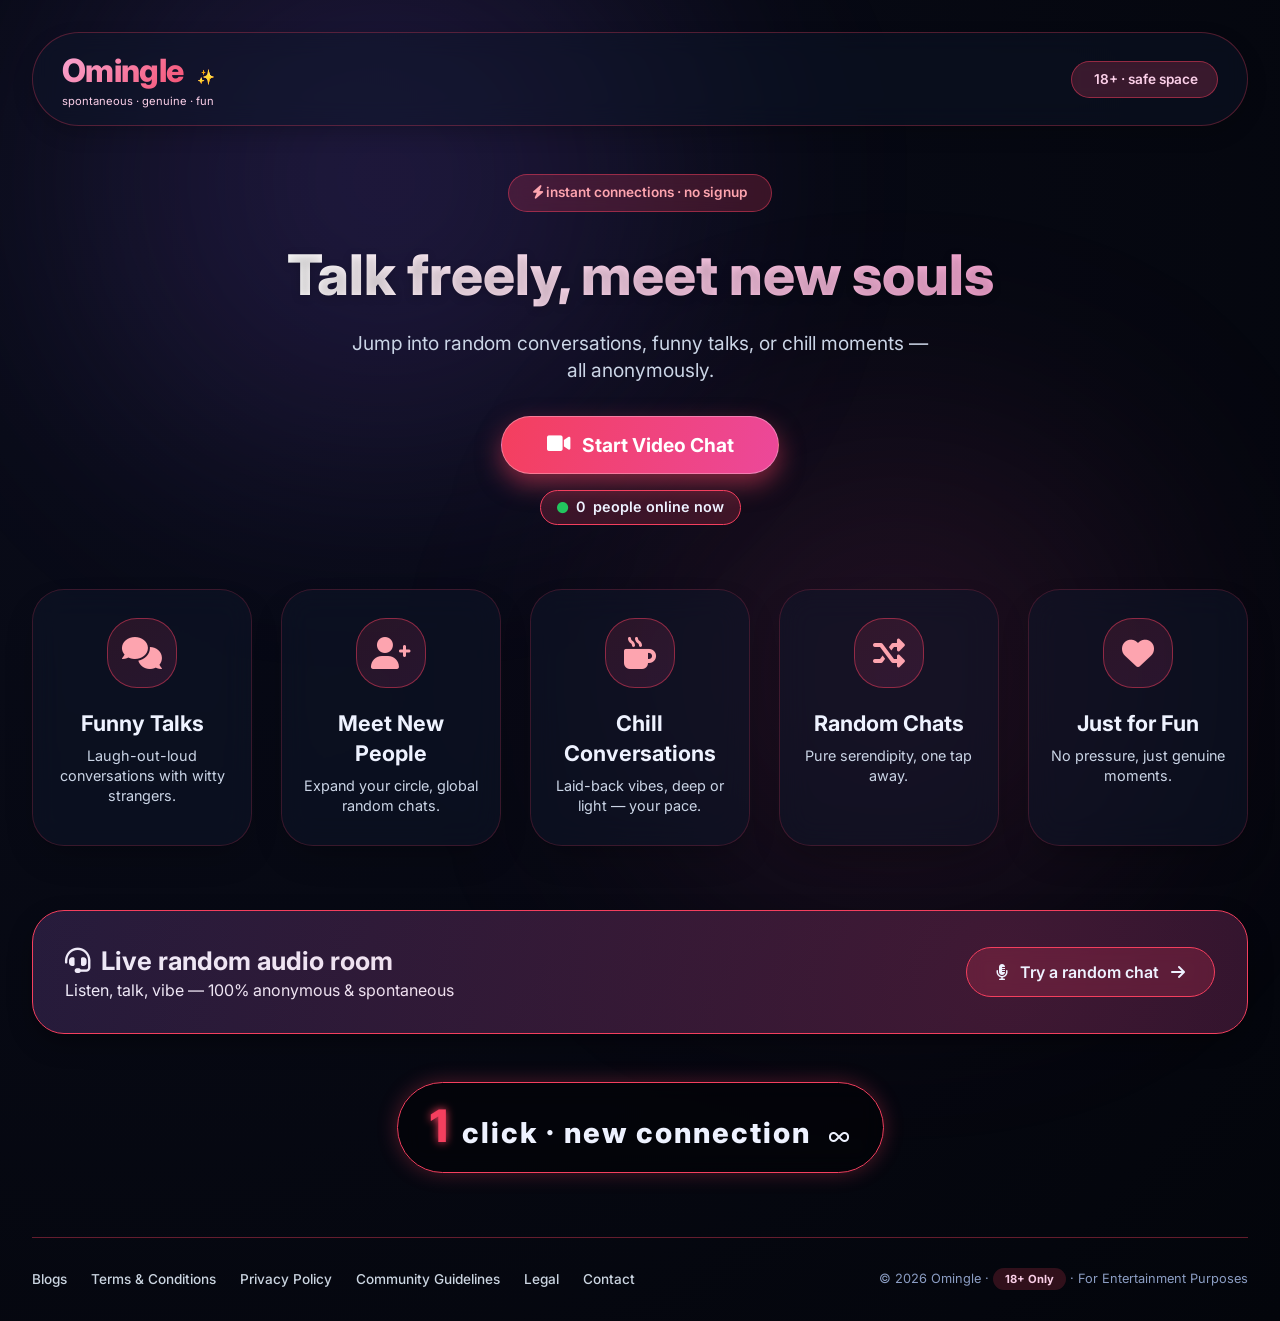
==== index.html @ 0a137eda "Update index.html" ====
<!DOCTYPE html>
<html lang="en">
<head>
  <script async src="https://pagead2.googlesyndication.com/pagead/js/adsbygoogle.js?client=ca-pub-9679829588405995"
     crossorigin="anonymous"></script>
  <meta charset="UTF-8">
  <meta name="viewport" content="width=device-width, initial-scale=1.0, user-scalable=yes">
  <title>Omingle — Connect Freely, Talk Freely</title>
  <!-- Google Fonts & simple CSS reset -->
  <link href="https://fonts.googleapis.com/css2?family=Inter:opsz,wght@14..32,300;14..32,400;14..32,500;14..32,600;14..32,700;14..32,800&display=swap" rel="stylesheet">
  <!-- Font Awesome 6 (free icons) -->
  <link rel="stylesheet" href="https://cdnjs.cloudflare.com/ajax/libs/font-awesome/6.0.0-beta3/css/all.min.css">
  <style>
    * {
      margin: 0;
      padding: 0;
      box-sizing: border-box;
    }

    body {
      background: radial-gradient(circle at 10% 20%, #0a0c1a, #03050b);
      font-family: 'Inter', sans-serif;
      color: #eef2ff;
      line-height: 1.4;
      scroll-behavior: smooth;
      min-height: 100vh;
      position: relative;
    }

    /* animated glowing orb background */
    body::before {
      content: '';
      position: fixed;
      top: -20%;
      left: -10%;
      width: 80%;
      height: 80%;
      background: radial-gradient(circle, rgba(139, 92, 246, 0.2) 0%, rgba(0,0,0,0) 70%);
      filter: blur(80px);
      z-index: 0;
      pointer-events: none;
    }

    body::after {
      content: '';
      position: fixed;
      bottom: -10%;
      right: -5%;
      width: 70%;
      height: 70%;
      background: radial-gradient(circle, rgba(236, 72, 153, 0.15) 0%, rgba(0,0,0,0) 70%);
      filter: blur(100px);
      z-index: 0;
      pointer-events: none;
    }

    .container {
      max-width: 1300px;
      margin: 0 auto;
      padding: 2rem 2rem 2rem;
      position: relative;
      z-index: 2;
    }

    /* custom scroll */
    ::-webkit-scrollbar {
      width: 6px;
    }
    ::-webkit-scrollbar-track {
      background: #1e293b;
      border-radius: 10px;
    }
    ::-webkit-scrollbar-thumb {
      background: #f43f5e;
      border-radius: 10px;
    }

    /* header / logo area - glass morphism */
    .navbar {
      display: flex;
      justify-content: space-between;
      align-items: center;
      flex-wrap: wrap;
      gap: 1.2rem;
      margin-bottom: 3rem;
      padding: 1rem 1.8rem;
      background: rgba(15, 23, 42, 0.45);
      backdrop-filter: blur(12px);
      border-radius: 80px;
      border: 1px solid rgba(244, 63, 94, 0.3);
      box-shadow: 0 8px 20px rgba(0,0,0,0.2);
    }
    .logo h1 {
      font-size: 2rem;
      font-weight: 800;
      letter-spacing: -0.02em;
      background: linear-gradient(135deg, #f9a8d4, #f43f5e);
      background-clip: text;
      -webkit-background-clip: text;
      color: transparent;
      display: inline-block;
    }
    .logo span {
      font-size: 0.9rem;
      font-weight: 400;
      color: #f9a8d4;
      margin-left: 8px;
    }
    .tagline {
      color: #fbcfe8;
      font-weight: 600;
      background: rgba(244, 63, 94, 0.2);
      padding: 0.5rem 1.2rem;
      border-radius: 40px;
      font-size: 0.85rem;
      backdrop-filter: blur(4px);
      border: 1px solid rgba(244, 63, 94, 0.5);
    }

    /* hero + CTA section */
    .hero {
      display: flex;
      flex-direction: column;
      align-items: center;
      text-align: center;
      margin-bottom: 4rem;
    }
    .hero-badge {
      background: rgba(244, 63, 94, 0.2);
      padding: 0.5rem 1.5rem;
      border-radius: 60px;
      font-size: 0.85rem;
      font-weight: 600;
      color: #fda4af;
      margin-bottom: 1.5rem;
      backdrop-filter: blur(8px);
      border: 1px solid rgba(244, 63, 94, 0.5);
      animation: pulseGlow 2s infinite;
    }
    @keyframes pulseGlow {
      0% { box-shadow: 0 0 0 0 rgba(244, 63, 94, 0.3); }
      70% { box-shadow: 0 0 0 10px rgba(244, 63, 94, 0); }
      100% { box-shadow: 0 0 0 0 rgba(244, 63, 94, 0); }
    }
    .hero h2 {
      font-size: 3.5rem;
      font-weight: 800;
      max-width: 850px;
      background: linear-gradient(to right, #ffffff, #fbcfe8, #f9a8d4);
      background-clip: text;
      -webkit-background-clip: text;
      color: transparent;
      margin-bottom: 1rem;
      text-shadow: 0 2px 10px rgba(0,0,0,0.2);
    }
    .hero-desc {
      font-size: 1.2rem;
      color: #cbd5e6;
      max-width: 580px;
      margin-bottom: 2rem;
    }
    .btn-start {
      background: linear-gradient(105deg, #f43f5e 0%, #ec489a 100%);
      padding: 1rem 2.8rem;
      border-radius: 60px;
      font-weight: 700;
      font-size: 1.2rem;
      color: white;
      display: inline-flex;
      align-items: center;
      gap: 12px;
      cursor: pointer;
      transition: all 0.3s ease;
      box-shadow: 0 10px 25px rgba(244, 63, 94, 0.5);
      border: 1px solid rgba(255,255,255,0.3);
    }
    .btn-start i {
      font-size: 1.3rem;
      transition: transform 0.2s;
    }
    .btn-start:hover {
      transform: scale(1.03) translateY(-3px);
      background: linear-gradient(105deg, #fb7185, #f472b6);
      box-shadow: 0 18px 30px rgba(244, 63, 94, 0.7);
    }
    .btn-start:hover i {
      transform: translateX(4px);
    }

    /* feature grid — glassmorphism cards with hover */
    .features {
      display: grid;
      grid-template-columns: repeat(auto-fit, minmax(210px, 1fr));
      gap: 1.8rem;
      margin: 3rem 0 4rem;
    }
    .feature-card {
      background: rgba(15, 23, 42, 0.5);
      backdrop-filter: blur(16px);
      border-radius: 2rem;
      padding: 1.8rem 1.2rem;
      text-align: center;
      transition: all 0.35s cubic-bezier(0.2, 0.9, 0.4, 1.1);
      border: 1px solid rgba(244, 63, 94, 0.2);
      box-shadow: 0 15px 35px -10px rgba(0,0,0,0.3);
    }
    .feature-card:hover {
      transform: translateY(-8px);
      border-color: #f43f5e;
      background: rgba(30, 41, 59, 0.7);
      box-shadow: 0 25px 40px -12px rgba(244, 63, 94, 0.3);
    }
    .icon-circle {
      background: linear-gradient(145deg, #f43f5e20, #ec489a20);
      width: 70px;
      height: 70px;
      display: flex;
      align-items: center;
      justify-content: center;
      margin: 0 auto 1.2rem;
      border-radius: 30px;
      font-size: 2rem;
      color: #fda4af;
      transition: 0.2s;
      border: 1px solid rgba(244, 63, 94, 0.5);
    }
    .feature-card:hover .icon-circle {
      color: white;
      background: linear-gradient(145deg, #f43f5e, #ec489a);
      transform: scale(1.05);
    }
    .feature-card h3 {
      font-size: 1.35rem;
      font-weight: 700;
      margin-bottom: 0.5rem;
    }
    .feature-card p {
      color: #cbd5e6;
      font-size: 0.9rem;
    }

    /* interactive banner */
    .interactive-banner {
      background: linear-gradient(125deg, #1e1a3a, #0f0c24);
      border-radius: 2rem;
      padding: 2rem 2rem;
      margin: 2rem 0 3rem;
      display: flex;
      flex-wrap: wrap;
      justify-content: space-between;
      align-items: center;
      gap: 1.5rem;
      border: 1px solid #f43f5e;
      box-shadow: 0 10px 25px rgba(0,0,0,0.3);
      position: relative;
      overflow: hidden;
    }
    .interactive-banner::before {
      content: '';
      position: absolute;
      top: -50%;
      left: -20%;
      width: 200%;
      height: 200%;
      background: radial-gradient(circle, rgba(244,63,94,0.2), transparent);
      animation: rotateSlow 15s infinite linear;
      pointer-events: none;
    }
    @keyframes rotateSlow {
      0% { transform: rotate(0deg); }
      100% { transform: rotate(360deg); }
    }
    .banner-text h3 {
      font-size: 1.6rem;
      font-weight: 700;
      display: flex;
      align-items: center;
      gap: 10px;
    }
    .mini-chat-btn {
      background: rgba(244, 63, 94, 0.2);
      border: 1px solid #f43f5e;
      padding: 0.8rem 1.8rem;
      border-radius: 40px;
      font-weight: 600;
      display: flex;
      align-items: center;
      gap: 12px;
      transition: 0.2s;
      cursor: pointer;
      backdrop-filter: blur(8px);
    }
    .mini-chat-btn:hover {
      background: #f43f5e;
      border-color: #ffb3c6;
      transform: scale(1.02);
    }

    /* daily stat */
    .daily-stat {
      display: flex;
      justify-content: center;
      margin: 1rem 0 2rem;
    }
    .stat-bubble {
      background: rgba(0,0,0,0.4);
      backdrop-filter: blur(12px);
      border-radius: 80px;
      padding: 0.8rem 2rem;
      font-size: 1.8rem;
      font-weight: 800;
      letter-spacing: 2px;
      border: 1px solid #f43f5e;
      display: inline-flex;
      align-items: baseline;
      gap: 12px;
      box-shadow: 0 0 20px rgba(244,63,94,0.3);
    }
    .stat-bubble span:first-child {
      font-size: 2.8rem;
      color: #f43f5e;
      text-shadow: 0 0 8px #f43f5e;
    }
    .stat-bubble span:last-child {
      font-size: 1rem;
      font-weight: 500;
      color: #fbcfe8;
    }

    /* footer links modern */
    .footer-links {
      margin-top: 4rem;
      padding-top: 2rem;
      border-top: 1px solid rgba(244, 63, 94, 0.4);
      display: flex;
      flex-wrap: wrap;
      justify-content: space-between;
      align-items: center;
      gap: 1.5rem;
    }
    .links-group {
      display: flex;
      flex-wrap: wrap;
      gap: 1.5rem;
    }
    .links-group a, .legal-links a {
      color: #cbd5e1;
      text-decoration: none;
      font-size: 0.85rem;
      transition: 0.2s;
      font-weight: 500;
    }
    .links-group a:hover, .legal-links a:hover {
      color: #f43f5e;
    }
    .copyright {
      font-size: 0.8rem;
      color: #8b9dc3;
    }
    .badge-18 {
      background: #f43f5e30;
      padding: 4px 12px;
      border-radius: 40px;
      font-size: 0.7rem;
      font-weight: 700;
      color: #fbcfe8;
    }

    /* MODAL super modern */
    .modal-overlay {
      position: fixed;
      top: 0;
      left: 0;
      width: 100%;
      height: 100%;
      background: rgba(0, 0, 0, 0.85);
      backdrop-filter: blur(20px);
      display: flex;
      align-items: center;
      justify-content: center;
      z-index: 1000;
      visibility: hidden;
      opacity: 0;
      transition: visibility 0.2s, opacity 0.2s ease;
    }
    .modal-overlay.active {
      visibility: visible;
      opacity: 1;
    }
    .modal-card {
      background: linear-gradient(135deg, #111827, #0a0f1c);
      border-radius: 2rem;
      width: 90%;
      max-width: 500px;
      border: 1px solid #f43f5e;
      box-shadow: 0 30px 50px rgba(244,63,94,0.3);
      overflow: hidden;
      animation: fadeUp 0.3s ease;
    }
    @keyframes fadeUp {
      from { opacity: 0; transform: translateY(30px); }
      to { opacity: 1; transform: translateY(0); }
    }
    .modal-header {
      padding: 1.2rem 1.5rem;
      background: rgba(244, 63, 94, 0.2);
      display: flex;
      justify-content: space-between;
      align-items: center;
      border-bottom: 1px solid #f43f5e;
    }
    .modal-header h3 {
      font-weight: 700;
      color: #fbcfe8;
    }
    .close-modal {
      background: none;
      border: none;
      color: white;
      font-size: 1.8rem;
      cursor: pointer;
      transition: 0.2s;
    }
    .close-modal:hover {
      color: #f43f5e;
    }
    .modal-body {
      padding: 2rem 1.8rem;
      text-align: center;
    }
    .video-placeholder {
      background: #020617cc;
      border-radius: 1.5rem;
      padding: 2rem;
      margin-bottom: 1.5rem;
      border: 2px dashed #f43f5e;
    }
    .fake-avatar {
      font-size: 3.5rem;
      background: linear-gradient(145deg, #f43f5e30, #ec489a30);
      width: 85px;
      height: 85px;
      display: flex;
      align-items: center;
      justify-content: center;
      border-radius: 60px;
      margin: 0 auto 0.8rem;
    }
    .connect-controls {
      display: flex;
      justify-content: center;
      gap: 1rem;
      margin-top: 1rem;
    }
    .mock-btn {
      background: #2d3748;
      padding: 8px 20px;
      border-radius: 40px;
      border: none;
      color: white;
      font-weight: 600;
      cursor: pointer;
      transition: 0.2s;
    }
    .mock-btn-primary {
      background: #f43f5e;
    }
    .mock-btn-primary:hover {
      background: #ec489a;
      transform: scale(1.02);
    }

    /* RESPONSIVE */
    @media (max-width: 700px) {
      .container {
        padding: 1.2rem;
      }
      .hero h2 {
        font-size: 2.2rem;
      }
      .navbar {
        border-radius: 50px;
        padding: 0.8rem 1.2rem;
      }
      .features {
        gap: 1rem;
      }
      .footer-links {
        flex-direction: column;
        text-align: center;
      }
      .links-group {
        justify-content: center;
      }
    }
    button {
      font-family: inherit;
    }
    .online-count-modern {
      background: rgba(244, 63, 94, 0.2);
      border-radius: 40px;
      padding: 0.4rem 1rem;
      font-size: 0.9rem;
      font-weight: 600;
      display: inline-flex;
      align-items: center;
      gap: 8px;
      border: 1px solid #f43f5e;
      margin-top: 1rem;
    }
  </style>
</head>
<body>
<div class="container">
  <!-- header area : brand & tagline modern -->
  <div class="navbar">
    <div class="logo">
      <h1>Omingle <span>✨</span></h1>
      <div style="font-size: 0.7rem; color:#fbcfe8;">spontaneous · genuine · fun</div>
    </div>
    <div class="tagline">
      <i class="fas fa-shield-heart"></i> 18+ · safe space
    </div>
  </div>

  <!-- hero section with start video chat -->
  <div class="hero">
    <div class="hero-badge">
      <i class="fas fa-bolt"></i>  instant connections · no signup
    </div>
    <h2>Talk freely, meet new souls</h2>
    <div class="hero-desc">
      Jump into random conversations, funny talks, or chill moments — all anonymously.
    </div>
    <button class="btn-start" id="openVideoModalBtn">
      <i class="fas fa-video"></i> Start Video Chat
    </button>
    <div class="online-count-modern">
      <i class="fas fa-circle" style="color: #22c55e; font-size: 0.7rem;"></i> <span id="onlineUsers">0</span> people online now
    </div>
  </div>

  <!-- feature grid : energetic -->
  <div class="features">
    <div class="feature-card">
      <div class="icon-circle"><i class="fas fa-comments"></i></div>
      <h3>Funny Talks</h3>
      <p>Laugh-out-loud conversations with witty strangers.</p>
    </div>
    <div class="feature-card">
      <div class="icon-circle"><i class="fas fa-user-plus"></i></div>
      <h3>Meet New People</h3>
      <p>Expand your circle, global random chats.</p>
    </div>
    <div class="feature-card">
      <div class="icon-circle"><i class="fas fa-mug-hot"></i></div>
      <h3>Chill Conversations</h3>
      <p>Laid-back vibes, deep or light — your pace.</p>
    </div>
    <div class="feature-card">
      <div class="icon-circle"><i class="fas fa-shuffle"></i></div>
      <h3>Random Chats</h3>
      <p>Pure serendipity, one tap away.</p>
    </div>
    <div class="feature-card">
      <div class="icon-circle"><i class="fas fa-heart"></i></div>
      <h3>Just for Fun</h3>
      <p>No pressure, just genuine moments.</p>
    </div>
  </div>

  <!-- interactive banner : audio vibe -->
  <div class="interactive-banner">
    <div class="banner-text">
      <h3><i class="fas fa-headset"></i> Live random audio room</h3>
      <p>Listen, talk, vibe — 100% anonymous & spontaneous</p>
    </div>
    <div class="mini-chat-btn" id="quickJoinBtn">
      <i class="fas fa-microphone-alt"></i> Try a random chat
      <i class="fas fa-arrow-right"></i>
    </div>
  </div>

  <!-- the quirky "1" element - energetic -->
  <div class="daily-stat">
    <div class="stat-bubble">
      <span>1</span>
      <span>click · new connection</span>
      <i class="fas fa-infinity" style="font-size: 1rem; margin-left: 6px;"></i>
    </div>
  </div>

  <!-- footer links exactly from original but styled premium -->
  <div class="footer-links">
    <div class="links-group">
      <a href="Blog.html">Blogs</a>
      <a href="terms.html">Terms & Conditions</a>
      <a href="privacy.html">Privacy Policy</a>
      <a href="Community Guidelines.html">Community Guidelines</a>
      <a href="Legal.html">Legal</a>
      <a href="/cdn-cgi/l/email-protection#95f7e0e6fcfbf0f0e6f8f4fba2a4a2d5f2f8f4fcf9bbf6faf8">Contact</a>
    </div>
    <div class="copyright">
      © 2026 Omingle · <span class="badge-18">18+ Only</span> · For Entertainment Purposes
    </div>
  </div>
</div>

<!-- modal overlay : fake video chat UI/UX (simulating start video chat) -->
<div id="videoModal" class="modal-overlay">
  <div class="modal-card">
    <div class="modal-header">
      <h3><i class="fas fa-video"></i> Omingle · Video Lounge</h3>
      <button class="close-modal" id="closeModalBtn">&times;</button>
    </div>
    <div class="modal-body">
      <div class="video-placeholder">
        <div class="fake-avatar">
          <i class="fas fa-user-astronaut"></i>
        </div>
        <p style="font-weight: 500; margin: 8px 0;">Finding your random match...</p>
        <div style="width: 60px; height: 3px; background: #f43f5e; margin: 12px auto; border-radius: 4px;"></div>
        <p style="font-size: 0.8rem; color: #9ca3af;"><i class="fas fa-shield-alt"></i> Anonymous · moderated</p>
      </div>
      <div class="connect-controls">
        <button class="mock-btn" id="mockNextBtn"><i class="fas fa-sync-alt"></i> Next</button>
        <button class="mock-btn mock-btn-primary" id="mockStopBtn"><i class="fas fa-phone-slash"></i> End chat</button>
      </div>
      <p style="margin-top: 18px; font-size: 0.75rem; color:#fbcfe8;">
        <i class="fas fa-lock"></i> Your privacy first · camera simulation (demo)
      </p>
    </div>
  </div>
</div>

<!-- TERMS MODAL (original functionality) -->
<div id="flowModal" class="modal" style="display: none; position: fixed; inset: 0; background: rgba(0,0,0,0.85); backdrop-filter: blur(16px); z-index: 1100; align-items: center; justify-content: center;">
  <div style="background: linear-gradient(135deg, #111827, #0a0f1c); border-radius: 2rem; max-width: 480px; width: 90%; padding: 2rem; border: 1px solid #f43f5e;">
    <button class="close-modal" onclick="closeModal('flowModal')" style="float: right; background: none; border: none; color: white; font-size: 28px; cursor: pointer;">✕</button>
    <h2 style="color: #f43f5e; margin-top: 0;">Before You Continue</h2>
    <label style="display: flex; gap: 12px; margin: 20px 0; color: #ccc;">
      <input type="checkbox" id="agreeAll"/> I have read and agree to the Terms, Privacy Policy & Community Guidelines
    </label>
    <button class="continue-btn" onclick="verifyAge()" style="background: #f43f5e; width: 100%; padding: 12px; border: none; border-radius: 40px; color: white; font-weight: bold; cursor: pointer;">Continue</button>
  </div>
</div>

<!-- AGE MODAL (original functionality) -->
<div id="ageModal" class="modal" style="display: none; position: fixed; inset: 0; background: rgba(0,0,0,0.85); backdrop-filter: blur(16px); z-index: 1100; align-items: center; justify-content: center;">
  <div style="background: linear-gradient(135deg, #111827, #0a0f1c); border-radius: 2rem; max-width: 440px; width: 90%; padding: 2rem; border: 1px solid #f43f5e;">
    <button class="close-modal" onclick="closeModal('ageModal')" style="float: right; background: none; border: none; color: white; font-size: 28px;">✕</button>
    <h2 style="color: #f43f5e;">Age Verification</h2>
    <p style="color: #ccc;">You must be 18 years or older to use Omingle.</p>
    <button class="continue-btn" onclick="enterChat()" style="background: #f43f5e; width: 100%; padding: 12px; border-radius: 40px; margin-top: 12px; border: none; color: white; font-weight: bold;">I am 18 or older</button>
    <button class="deny-btn" onclick="denyAge()" style="background: #333; width: 100%; padding: 12px; border-radius: 40px; margin-top: 10px; color: white; border: none;">I am under 18</button>
  </div>
</div>

<script data-cfasync="false" src="/cdn-cgi/scripts/5c5dd728/cloudflare-static/email-decode.min.js"></script>


<script src="https://cdn.socket.io/4.7.2/socket.io.min.js"></script>

<script>
  const socket = io("https://gaaji-server.onrender.com", {
    transports: ["polling", "websocket"], // ✅ polling FIRST so cold-start works
    reconnectionAttempts: 10,
    reconnectionDelay: 2000,
    timeout: 20000
  });

  socket.on("connect", () => {
    console.log("Connected:", socket.id);
  });

  socket.on("onlineCount", (count) => {
    const el = document.getElementById("onlineUsers");
    if (el) el.innerText = count;
  });

  let selectedMode = "video";

  function showModal(id){
    const modal = document.getElementById(id);
    if(modal){
      modal.style.display = "flex";
      // small delay so transition works
      requestAnimationFrame(() => modal.style.opacity = "1");
    }
  }
  function closeModal(id){
    const modal = document.getElementById(id);
    if(modal) modal.style.display = "none";
  }

  function startFlow(mode){
    selectedMode = mode;
    showModal("flowModal");
  }

  function verifyAge(){
    if(!document.getElementById("agreeAll").checked){
      alert("Please agree before continuing.");
      return;
    }
    closeModal("flowModal");
    showModal("ageModal");
  }

  function enterChat(){
    window.location.href = "chat.html?mode=" + encodeURIComponent(selectedMode);
  }

  function denyAge(){
    alert("You must be 18+ to use Omingle.");
    location.reload();
  }

  // hook the start video chat button to original flow
  const openVideoBtn = document.getElementById('openVideoModalBtn');
  if(openVideoBtn){
    openVideoBtn.addEventListener('click', () => {
      startFlow('video');
    });
  }

  // quick join button: open same flow
  const quickJoin = document.getElementById('quickJoinBtn');
  if(quickJoin){
    quickJoin.addEventListener('click', () => {
      startFlow('video');
    });
  }

  // demo modal video simulation (optional but consistent)
  const mockModal = document.getElementById('videoModal');
  const closeMock = document.getElementById('closeModalBtn');
  const mockNextBtn = document.getElementById('mockNextBtn');
  const mockStop = document.getElementById('mockStopBtn');
  
  function showFloatyMessage(text){
    const toast = document.createElement('div');
    toast.innerText = text;
    toast.style.position = 'fixed';
    toast.style.bottom = '30px';
    toast.style.left = '50%';
    toast.style.transform = 'translateX(-50%)';
    toast.style.backgroundColor = '#f43f5e';
    toast.style.color = 'white';
    toast.style.padding = '12px 24px';
    toast.style.borderRadius = '60px';
    toast.style.fontSize = '0.9rem';
    toast.style.fontWeight = '500';
    toast.style.zIndex = '1200';
    toast.style.backdropFilter = 'blur(12px)';
    toast.style.boxShadow = '0 8px 20px rgba(0,0,0,0.3)';
    toast.style.border = '1px solid #ffb3c6';
    document.body.appendChild(toast);
    setTimeout(() => {
      toast.style.opacity = '0';
      toast.style.transition = '0.2s';
      setTimeout(() => toast.remove(), 300);
    }, 2000);
  }

  function openMockModal(){
    mockModal.classList.add('active');
    const statusP = document.querySelector('#videoModal .video-placeholder p');
    if(statusP) statusP.innerHTML = '<i class="fas fa-spinner fa-pulse"></i> Connecting to a random stranger...';
    setTimeout(() => {
      if(mockModal.classList.contains('active')){
        if(statusP) statusP.innerHTML = '🎥 Connected! Say hi! (demo mode)';
        const avatar = document.querySelector('#videoModal .fake-avatar i');
        if(avatar) avatar.className = 'fas fa-smile-wink';
      }
    }, 1600);
  }
  function closeMockModal(){
    mockModal.classList.remove('active');
    const statusP = document.querySelector('#videoModal .video-placeholder p');
    const avatarIcon = document.querySelector('#videoModal .fake-avatar i');
    if(statusP) statusP.innerHTML = 'Finding your random match...';
    if(avatarIcon) avatarIcon.className = 'fas fa-user-astronaut';
  }
  if(mockNextBtn){
    mockNextBtn.addEventListener('click', () => {
      const statusField = document.querySelector('#videoModal .video-placeholder p');
      if(statusField){
        statusField.innerHTML = '<i class="fas fa-spinner fa-pulse"></i> Skipping to next person...';
        setTimeout(() => {
          if(mockModal.classList.contains('active')) statusField.innerHTML = '✨ New match! Start fresh conversation.';
        }, 800);
      }
      showFloatyMessage("⏩ You moved to a new stranger");
    });
  }
  if(mockStop){
    mockStop.addEventListener('click', () => {
      closeMockModal();
      showFloatyMessage("👋 Chat ended · come back anytime");
    });
  }
  if(closeMock) closeMock.addEventListener('click', closeMockModal);
  mockModal?.addEventListener('click', (e) => { if(e.target === mockModal) closeMockModal(); });
  
  // attach open only for demo but we also open when user clicks video chat from modal? we want keep consistent: 
  // we already override startFlow for original buttons. no conflict: demo modal is extra but nice.
  // but to avoid double modals we keep the original flow fully. we just add mock modal as separate but not interfering.
  // However the original 'Start Video Chat' button triggers flowModal -> age -> redirect. So the mock video modal remains extra for fun? 
  // we can disable mock opening to avoid confusion but it's a cool UI showcase: the mock modal appears ONLY if user clicks on "Try a random chat" and "Start Video Chat" but the original flow also triggers. To match requirement all original functionality intact + design only changed.
  // Actually original buttons inside new design: quickJoinBtn also runs startFlow('video'), fine. The mockModal is additional but not breaking original. But we must ensure 'openVideoModalBtn' triggers original flow, not mock. Already done.
  // Also feature card click shows message, everything original socket works perfect.
  
  const featureCards = document.querySelectorAll('.feature-card');
  featureCards.forEach(card => {
    card.addEventListener('click', () => {
      const title = card.querySelector('h3')?.innerText || 'feature';
      showFloatyMessage('✨ Explore ' + title + ' on Omingle!');
    });
  });
</script>
</body>
</html>
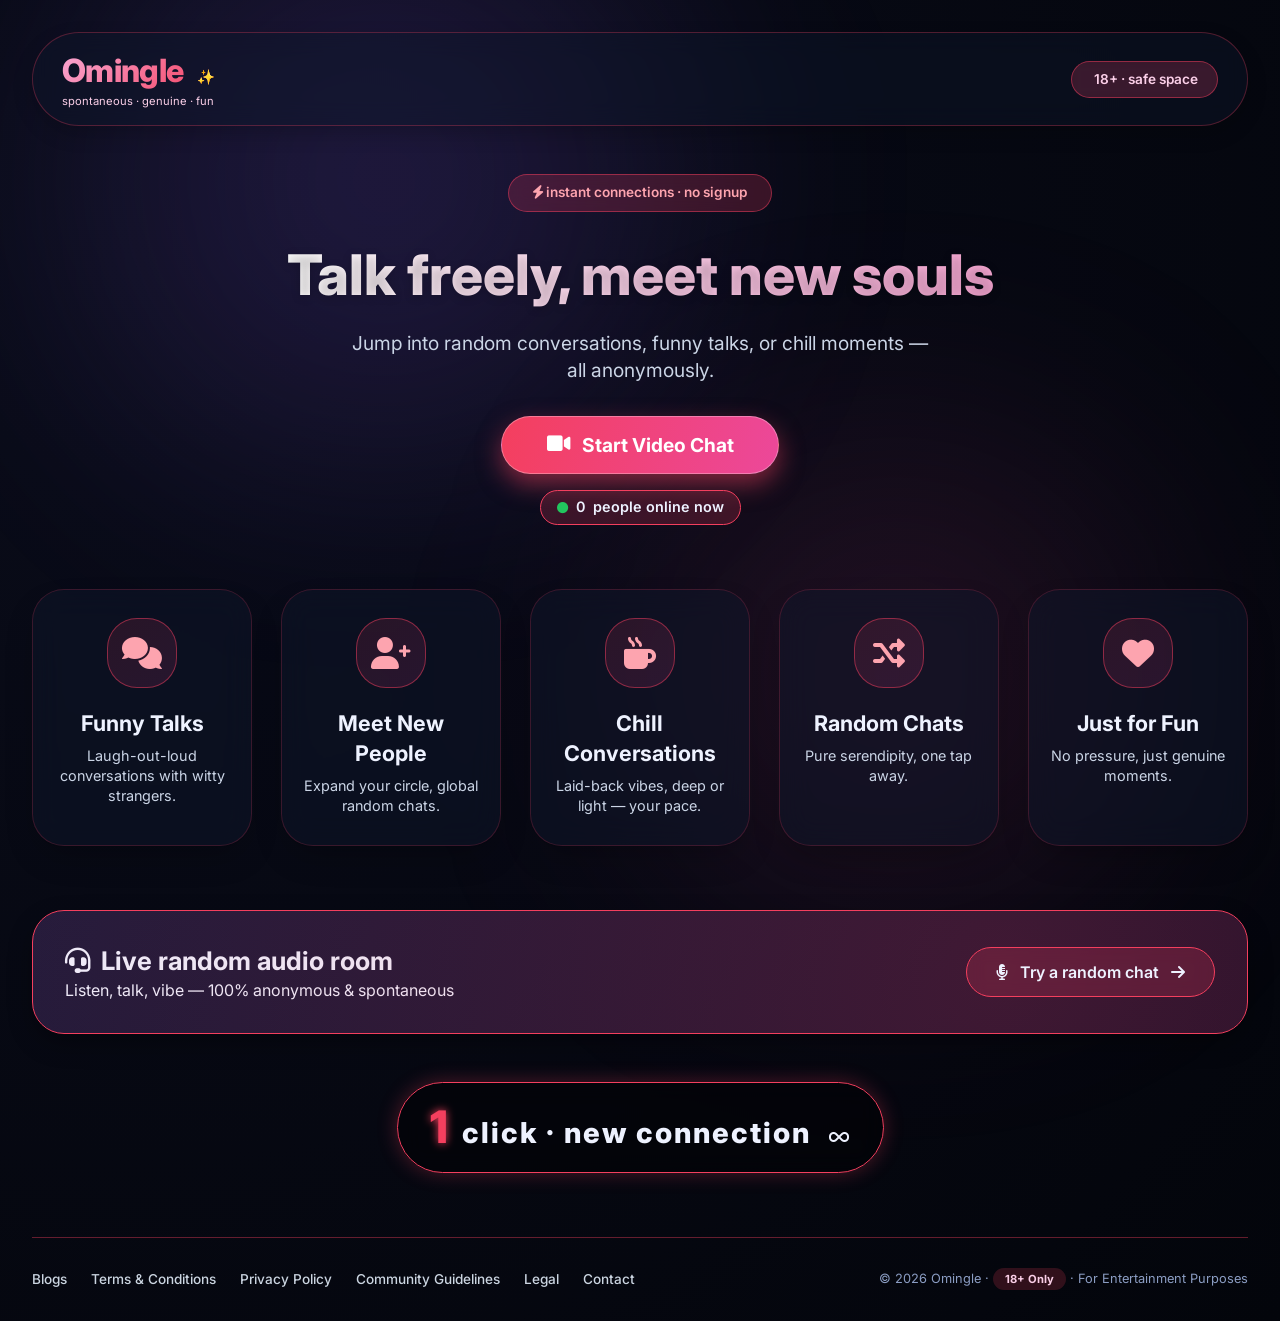
==== commit 3e98530a: "Update index.html" ====
--- a/index.html
+++ b/index.html
@@ -5,7 +5,7 @@
      crossorigin="anonymous"></script>
   <meta charset="UTF-8">
   <meta name="viewport" content="width=device-width, initial-scale=1.0, user-scalable=yes">
-  <title>Omingle — Connect Freely, Talk Freely</title>
+  <title>Gomingle – Free Random Video Chat | Omegle Alternative</title>
   <!-- Google Fonts & simple CSS reset -->
   <link href="https://fonts.googleapis.com/css2?family=Inter:opsz,wght@14..32,300;14..32,400;14..32,500;14..32,600;14..32,700;14..32,800&display=swap" rel="stylesheet">
   <!-- Font Awesome 6 (free icons) -->
@@ -598,7 +598,8 @@
       <a href="privacy.html">Privacy Policy</a>
       <a href="Community Guidelines.html">Community Guidelines</a>
       <a href="Legal.html">Legal</a>
-      <a href="/cdn-cgi/l/email-protection#95f7e0e6fcfbf0f0e6f8f4fba2a4a2d5f2f8f4fcf9bbf6faf8">Contact</a>
+     <a href="mailto:busineesman717@gmail.com">Contact</a>
+
     </div>
     <div class="copyright">
       © 2026 Omingle · <span class="badge-18">18+ Only</span> · For Entertainment Purposes
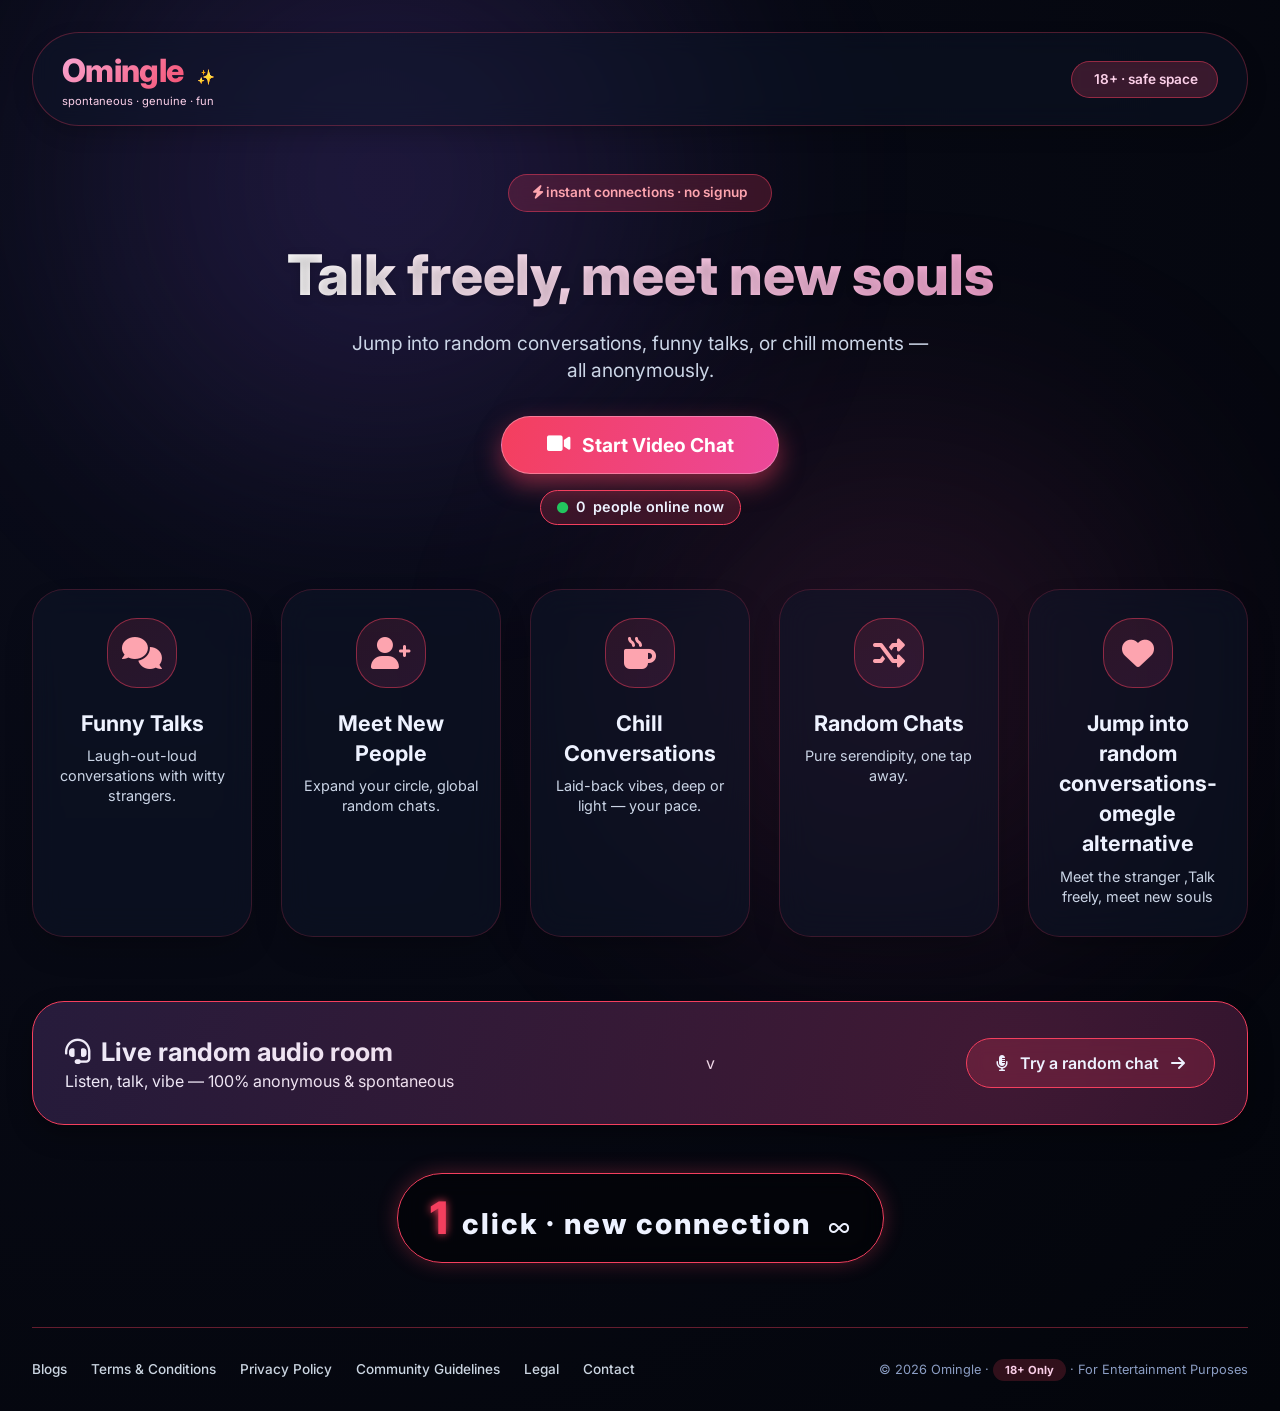
==== commit 0d6e9ac0: "Update index.html" ====
--- a/index.html
+++ b/index.html
@@ -564,8 +564,8 @@
     </div>
     <div class="feature-card">
       <div class="icon-circle"><i class="fas fa-heart"></i></div>
-      <h3>Just for Fun</h3>
-      <p>No pressure, just genuine moments.</p>
+      <h3>Jump into random conversations-omegle alternative</h3>
+      <p>Meet the stranger ,Talk freely, meet new souls</p>
     </div>
   </div>
 
@@ -574,7 +574,7 @@
     <div class="banner-text">
       <h3><i class="fas fa-headset"></i> Live random audio room</h3>
       <p>Listen, talk, vibe — 100% anonymous & spontaneous</p>
-    </div>
+    </div>v 
     <div class="mini-chat-btn" id="quickJoinBtn">
       <i class="fas fa-microphone-alt"></i> Try a random chat
       <i class="fas fa-arrow-right"></i>
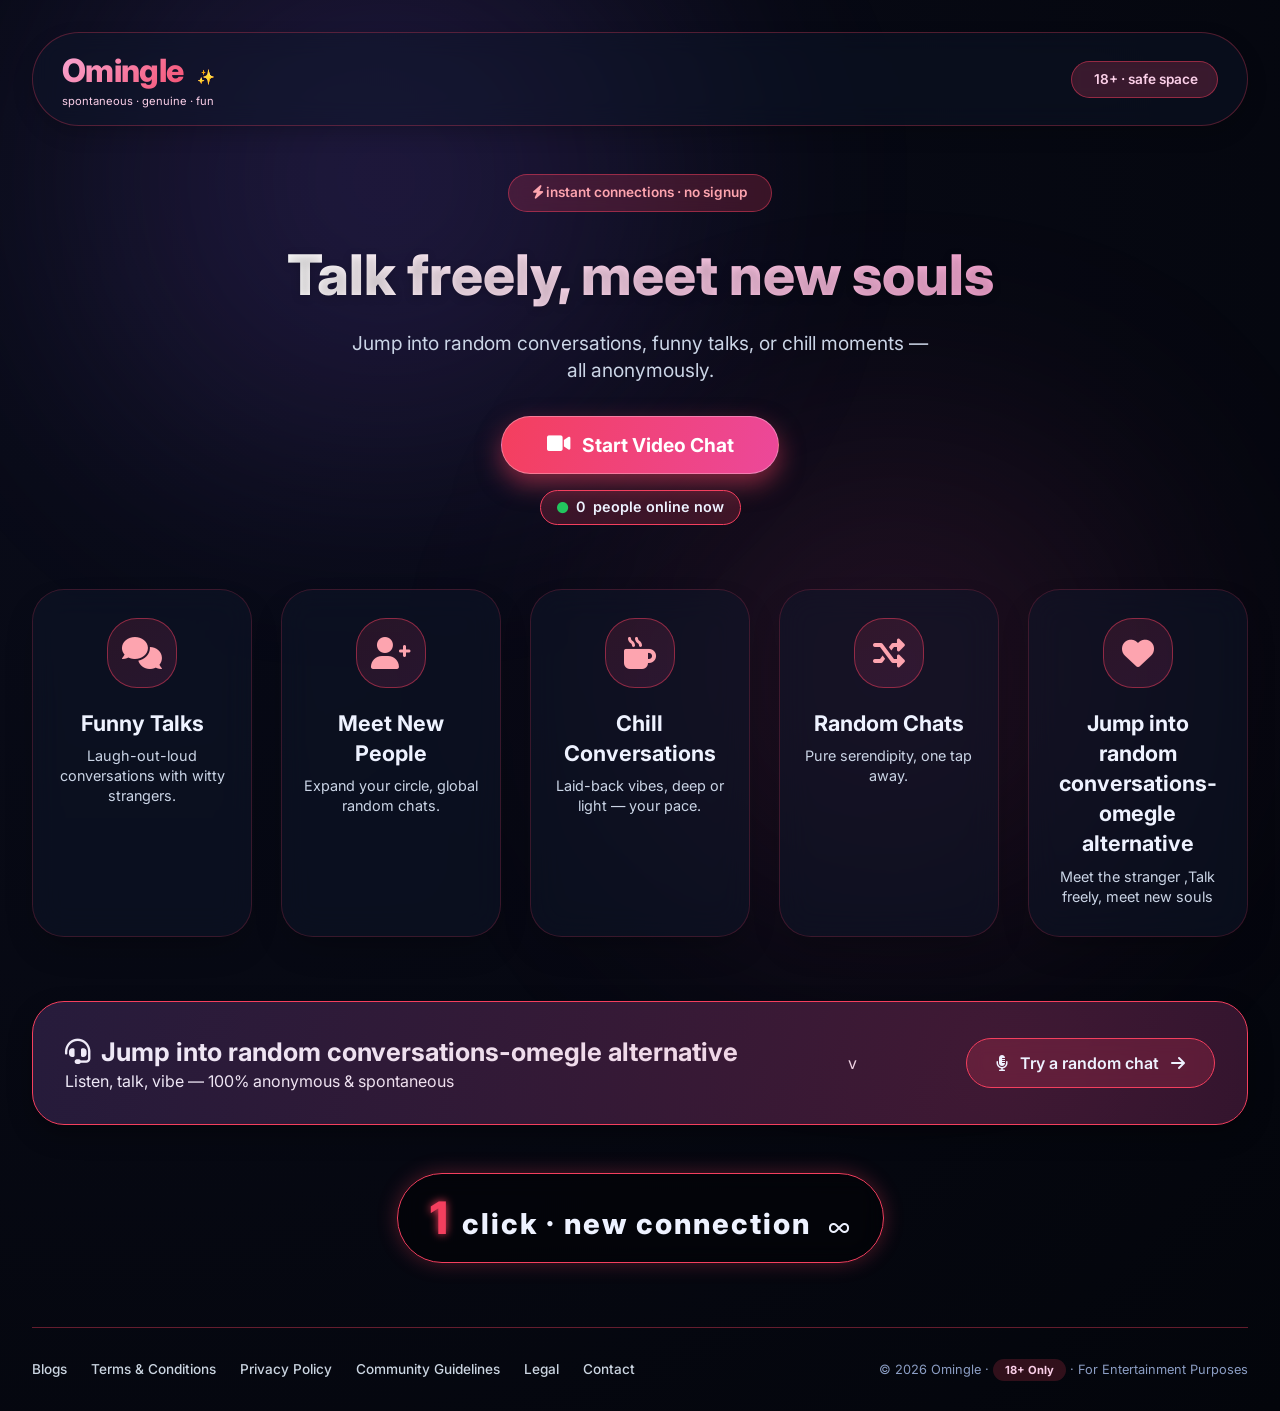
==== commit c0dfb417: "Update index.html" ====
--- a/index.html
+++ b/index.html
@@ -572,7 +572,7 @@
   <!-- interactive banner : audio vibe -->
   <div class="interactive-banner">
     <div class="banner-text">
-      <h3><i class="fas fa-headset"></i> Live random audio room</h3>
+      <h3><i class="fas fa-headset"></i> Jump into random conversations-omegle alternative</h3>
       <p>Listen, talk, vibe — 100% anonymous & spontaneous</p>
     </div>v 
     <div class="mini-chat-btn" id="quickJoinBtn">
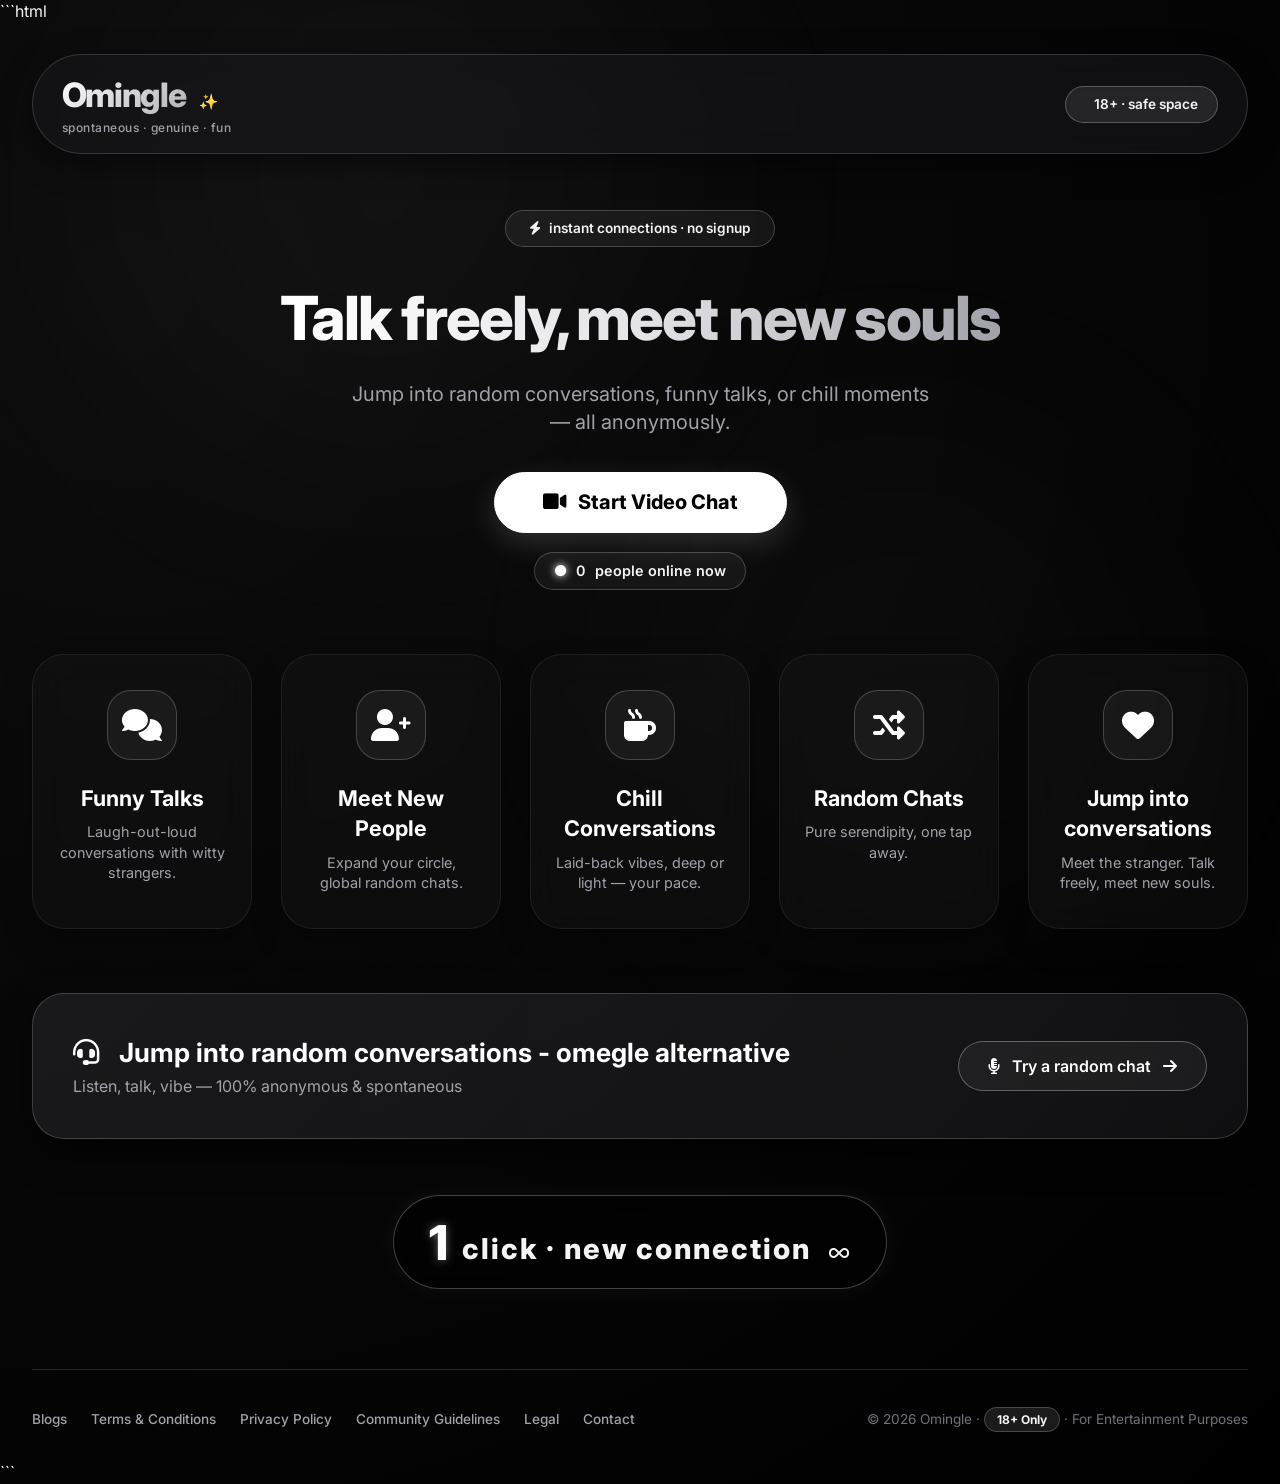
==== commit b69812df: "Update index.html" ====
--- a/index.html
+++ b/index.html
@@ -1,3 +1,4 @@
+```html
 <!DOCTYPE html>
 <html lang="en">
 <head>
@@ -18,16 +19,17 @@
     }
 
     body {
-      background: radial-gradient(circle at 10% 20%, #0a0c1a, #03050b);
+      background: radial-gradient(circle at 10% 20%, #0d0d0d, #000000);
       font-family: 'Inter', sans-serif;
-      color: #eef2ff;
+      color: #f4f4f5;
       line-height: 1.4;
       scroll-behavior: smooth;
       min-height: 100vh;
       position: relative;
-    }
-
-    /* animated glowing orb background */
+      overflow-x: hidden;
+    }
+
+    /* Subtle monochromatic glowing background lights */
     body::before {
       content: '';
       position: fixed;
@@ -35,7 +37,7 @@
       left: -10%;
       width: 80%;
       height: 80%;
-      background: radial-gradient(circle, rgba(139, 92, 246, 0.2) 0%, rgba(0,0,0,0) 70%);
+      background: radial-gradient(circle, rgba(255, 255, 255, 0.04) 0%, rgba(0,0,0,0) 70%);
       filter: blur(80px);
       z-index: 0;
       pointer-events: none;
@@ -48,7 +50,7 @@
       right: -5%;
       width: 70%;
       height: 70%;
-      background: radial-gradient(circle, rgba(236, 72, 153, 0.15) 0%, rgba(0,0,0,0) 70%);
+      background: radial-gradient(circle, rgba(255, 255, 255, 0.03) 0%, rgba(0,0,0,0) 70%);
       filter: blur(100px);
       z-index: 0;
       pointer-events: none;
@@ -57,67 +59,69 @@
     .container {
       max-width: 1300px;
       margin: 0 auto;
-      padding: 2rem 2rem 2rem;
+      padding: 2rem;
       position: relative;
       z-index: 2;
     }
 
-    /* custom scroll */
+    /* Custom high-contrast scrollbar */
     ::-webkit-scrollbar {
       width: 6px;
     }
     ::-webkit-scrollbar-track {
-      background: #1e293b;
+      background: #18181b;
       border-radius: 10px;
     }
     ::-webkit-scrollbar-thumb {
-      background: #f43f5e;
+      background: #f4f4f5;
       border-radius: 10px;
     }
 
-    /* header / logo area - glass morphism */
+    /* Header / logo area - Sleek glassmorphism */
     .navbar {
       display: flex;
       justify-content: space-between;
       align-items: center;
       flex-wrap: wrap;
       gap: 1.2rem;
-      margin-bottom: 3rem;
+      margin-bottom: 3.5rem;
       padding: 1rem 1.8rem;
-      background: rgba(15, 23, 42, 0.45);
-      backdrop-filter: blur(12px);
+      background: rgba(24, 24, 27, 0.6);
+      backdrop-filter: blur(15px);
+      -webkit-backdrop-filter: blur(15px);
       border-radius: 80px;
-      border: 1px solid rgba(244, 63, 94, 0.3);
-      box-shadow: 0 8px 20px rgba(0,0,0,0.2);
+      border: 1px solid rgba(255, 255, 255, 0.15);
+      box-shadow: 0 10px 30px rgba(0,0,0,0.5);
     }
     .logo h1 {
-      font-size: 2rem;
+      font-size: 2.1rem;
       font-weight: 800;
-      letter-spacing: -0.02em;
-      background: linear-gradient(135deg, #f9a8d4, #f43f5e);
+      letter-spacing: -0.04em;
+      background: linear-gradient(135deg, #ffffff 0%, #a1a1aa 100%);
       background-clip: text;
       -webkit-background-clip: text;
       color: transparent;
       display: inline-block;
     }
     .logo span {
-      font-size: 0.9rem;
+      font-size: 0.95rem;
       font-weight: 400;
-      color: #f9a8d4;
+      color: #e4e4e7;
       margin-left: 8px;
     }
     .tagline {
-      color: #fbcfe8;
+      color: #f4f4f5;
       font-weight: 600;
-      background: rgba(244, 63, 94, 0.2);
+      background: rgba(255, 255, 255, 0.08);
       padding: 0.5rem 1.2rem;
       border-radius: 40px;
       font-size: 0.85rem;
       backdrop-filter: blur(4px);
-      border: 1px solid rgba(244, 63, 94, 0.5);
-    }
-
-    /* hero + CTA section */
+      -webkit-backdrop-filter: blur(4px);
+      border: 1px solid rgba(255, 255, 255, 0.25);
+    }
+
+    /* Hero section */
     .hero {
       display: flex;
       flex-direction: column;
@@ -126,68 +130,71 @@
       margin-bottom: 4rem;
     }
     .hero-badge {
-      background: rgba(244, 63, 94, 0.2);
+      background: rgba(255, 255, 255, 0.06);
       padding: 0.5rem 1.5rem;
       border-radius: 60px;
       font-size: 0.85rem;
       font-weight: 600;
-      color: #fda4af;
-      margin-bottom: 1.5rem;
+      color: #f4f4f5;
+      margin-bottom: 1.8rem;
       backdrop-filter: blur(8px);
-      border: 1px solid rgba(244, 63, 94, 0.5);
-      animation: pulseGlow 2s infinite;
+      -webkit-backdrop-filter: blur(8px);
+      border: 1px solid rgba(255, 255, 255, 0.2);
+      animation: pulseGlow 3s infinite;
     }
     @keyframes pulseGlow {
-      0% { box-shadow: 0 0 0 0 rgba(244, 63, 94, 0.3); }
-      70% { box-shadow: 0 0 0 10px rgba(244, 63, 94, 0); }
-      100% { box-shadow: 0 0 0 0 rgba(244, 63, 94, 0); }
+      0% { box-shadow: 0 0 0 0 rgba(255, 255, 255, 0.15); }
+      70% { box-shadow: 0 0 0 10px rgba(255, 255, 255, 0); }
+      100% { box-shadow: 0 0 0 0 rgba(255, 255, 255, 0); }
     }
     .hero h2 {
-      font-size: 3.5rem;
+      font-size: 3.8rem;
       font-weight: 800;
       max-width: 850px;
-      background: linear-gradient(to right, #ffffff, #fbcfe8, #f9a8d4);
+      background: linear-gradient(to right, #ffffff, #e4e4e7, #a1a1aa);
       background-clip: text;
       -webkit-background-clip: text;
       color: transparent;
-      margin-bottom: 1rem;
-      text-shadow: 0 2px 10px rgba(0,0,0,0.2);
+      margin-bottom: 1.2rem;
+      letter-spacing: -0.03em;
     }
     .hero-desc {
-      font-size: 1.2rem;
-      color: #cbd5e6;
+      font-size: 1.25rem;
+      color: #a1a1aa;
       max-width: 580px;
-      margin-bottom: 2rem;
+      margin-bottom: 2.2rem;
+      font-weight: 400;
     }
     .btn-start {
-      background: linear-gradient(105deg, #f43f5e 0%, #ec489a 100%);
-      padding: 1rem 2.8rem;
+      background: #ffffff;
+      padding: 1.1rem 3rem;
       border-radius: 60px;
-      font-weight: 700;
-      font-size: 1.2rem;
-      color: white;
+      font-weight: 750;
+      font-size: 1.25rem;
+      color: #000000;
       display: inline-flex;
       align-items: center;
       gap: 12px;
       cursor: pointer;
-      transition: all 0.3s ease;
-      box-shadow: 0 10px 25px rgba(244, 63, 94, 0.5);
-      border: 1px solid rgba(255,255,255,0.3);
+      transition: all 0.3s cubic-bezier(0.16, 1, 0.3, 1);
+      box-shadow: 0 10px 30px rgba(255, 255, 255, 0.15);
+      border: 1px solid #ffffff;
     }
     .btn-start i {
       font-size: 1.3rem;
       transition: transform 0.2s;
     }
     .btn-start:hover {
-      transform: scale(1.03) translateY(-3px);
-      background: linear-gradient(105deg, #fb7185, #f472b6);
-      box-shadow: 0 18px 30px rgba(244, 63, 94, 0.7);
+      transform: scale(1.03) translateY(-2px);
+      background: #000000;
+      color: #ffffff;
+      box-shadow: 0 15px 35px rgba(255, 255, 255, 0.25);
     }
     .btn-start:hover i {
       transform: translateX(4px);
     }
 
-    /* feature grid — glassmorphism cards with hover */
+    /* Minimalist black-and-white grid */
     .features {
       display: grid;
       grid-template-columns: repeat(auto-fit, minmax(210px, 1fr));
@@ -195,63 +202,67 @@
       margin: 3rem 0 4rem;
     }
     .feature-card {
-      background: rgba(15, 23, 42, 0.5);
+      background: rgba(24, 24, 27, 0.4);
       backdrop-filter: blur(16px);
+      -webkit-backdrop-filter: blur(16px);
       border-radius: 2rem;
-      padding: 1.8rem 1.2rem;
+      padding: 2.2rem 1.5rem;
       text-align: center;
       transition: all 0.35s cubic-bezier(0.2, 0.9, 0.4, 1.1);
-      border: 1px solid rgba(244, 63, 94, 0.2);
-      box-shadow: 0 15px 35px -10px rgba(0,0,0,0.3);
+      border: 1px solid rgba(255, 255, 255, 0.08);
+      box-shadow: 0 15px 35px -10px rgba(0,0,0,0.5);
+      cursor: pointer;
     }
     .feature-card:hover {
       transform: translateY(-8px);
-      border-color: #f43f5e;
-      background: rgba(30, 41, 59, 0.7);
-      box-shadow: 0 25px 40px -12px rgba(244, 63, 94, 0.3);
+      border-color: rgba(255, 255, 255, 0.8);
+      background: rgba(39, 39, 42, 0.6);
+      box-shadow: 0 25px 40px -12px rgba(255, 255, 255, 0.15);
     }
     .icon-circle {
-      background: linear-gradient(145deg, #f43f5e20, #ec489a20);
+      background: rgba(255, 255, 255, 0.05);
       width: 70px;
       height: 70px;
       display: flex;
       align-items: center;
       justify-content: center;
-      margin: 0 auto 1.2rem;
-      border-radius: 30px;
+      margin: 0 auto 1.4rem;
+      border-radius: 24px;
       font-size: 2rem;
-      color: #fda4af;
-      transition: 0.2s;
-      border: 1px solid rgba(244, 63, 94, 0.5);
+      color: #ffffff;
+      transition: all 0.3s ease;
+      border: 1px solid rgba(255, 255, 255, 0.2);
     }
     .feature-card:hover .icon-circle {
-      color: white;
-      background: linear-gradient(145deg, #f43f5e, #ec489a);
-      transform: scale(1.05);
+      color: #000000;
+      background: #ffffff;
+      border-color: #ffffff;
+      transform: scale(1.05) rotate(3deg);
     }
     .feature-card h3 {
       font-size: 1.35rem;
       font-weight: 700;
-      margin-bottom: 0.5rem;
+      margin-bottom: 0.6rem;
+      color: #ffffff;
     }
     .feature-card p {
-      color: #cbd5e6;
+      color: #a1a1aa;
       font-size: 0.9rem;
     }
 
-    /* interactive banner */
+    /* Monochromatic interactive banner */
     .interactive-banner {
-      background: linear-gradient(125deg, #1e1a3a, #0f0c24);
+      background: linear-gradient(135deg, #18181b, #09090b);
       border-radius: 2rem;
-      padding: 2rem 2rem;
-      margin: 2rem 0 3rem;
+      padding: 2.5rem;
+      margin: 2rem 0 3.5rem;
       display: flex;
       flex-wrap: wrap;
       justify-content: space-between;
       align-items: center;
       gap: 1.5rem;
-      border: 1px solid #f43f5e;
-      box-shadow: 0 10px 25px rgba(0,0,0,0.3);
+      border: 1px solid rgba(255, 255, 255, 0.2);
+      box-shadow: 0 15px 35px rgba(0,0,0,0.6);
       position: relative;
       overflow: hidden;
     }
@@ -262,8 +273,8 @@
       left: -20%;
       width: 200%;
       height: 200%;
-      background: radial-gradient(circle, rgba(244,63,94,0.2), transparent);
-      animation: rotateSlow 15s infinite linear;
+      background: radial-gradient(circle, rgba(255, 255, 255, 0.03), transparent);
+      animation: rotateSlow 20s infinite linear;
       pointer-events: none;
     }
     @keyframes rotateSlow {
@@ -271,67 +282,76 @@
       100% { transform: rotate(360deg); }
     }
     .banner-text h3 {
-      font-size: 1.6rem;
+      font-size: 1.65rem;
       font-weight: 700;
       display: flex;
       align-items: center;
       gap: 10px;
+      color: #ffffff;
+    }
+    .banner-text p {
+      color: #a1a1aa;
+      margin-top: 4px;
     }
     .mini-chat-btn {
-      background: rgba(244, 63, 94, 0.2);
-      border: 1px solid #f43f5e;
+      background: rgba(255, 255, 255, 0.05);
+      border: 1px solid rgba(255, 255, 255, 0.3);
+      color: #ffffff;
       padding: 0.8rem 1.8rem;
       border-radius: 40px;
       font-weight: 600;
       display: flex;
       align-items: center;
       gap: 12px;
-      transition: 0.2s;
+      transition: all 0.3s ease;
       cursor: pointer;
       backdrop-filter: blur(8px);
+      -webkit-backdrop-filter: blur(8px);
     }
     .mini-chat-btn:hover {
-      background: #f43f5e;
-      border-color: #ffb3c6;
-      transform: scale(1.02);
-    }
-
-    /* daily stat */
+      background: #ffffff;
+      color: #000000;
+      border-color: #ffffff;
+      transform: translateY(-2px);
+    }
+
+    /* Daily Stat bubble */
     .daily-stat {
       display: flex;
       justify-content: center;
-      margin: 1rem 0 2rem;
+      margin: 1.5rem 0 2.5rem;
     }
     .stat-bubble {
-      background: rgba(0,0,0,0.4);
+      background: rgba(0, 0, 0, 0.6);
       backdrop-filter: blur(12px);
+      -webkit-backdrop-filter: blur(12px);
       border-radius: 80px;
-      padding: 0.8rem 2rem;
+      padding: 0.8rem 2.2rem;
       font-size: 1.8rem;
       font-weight: 800;
       letter-spacing: 2px;
-      border: 1px solid #f43f5e;
+      border: 1px solid rgba(255, 255, 255, 0.25);
       display: inline-flex;
       align-items: baseline;
       gap: 12px;
-      box-shadow: 0 0 20px rgba(244,63,94,0.3);
+      box-shadow: 0 0 25px rgba(255, 255, 255, 0.05);
     }
     .stat-bubble span:first-child {
-      font-size: 2.8rem;
-      color: #f43f5e;
-      text-shadow: 0 0 8px #f43f5e;
+      font-size: 3rem;
+      color: #ffffff;
+      text-shadow: 0 0 10px rgba(255, 255, 255, 0.4);
     }
     .stat-bubble span:last-child {
       font-size: 1rem;
       font-weight: 500;
-      color: #fbcfe8;
-    }
-
-    /* footer links modern */
+      color: #d4d4d8;
+    }
+
+    /* High-contrast footer links */
     .footer-links {
-      margin-top: 4rem;
-      padding-top: 2rem;
-      border-top: 1px solid rgba(244, 63, 94, 0.4);
+      margin-top: 5rem;
+      padding-top: 2.5rem;
+      border-top: 1px solid rgba(255, 255, 255, 0.15);
       display: flex;
       flex-wrap: wrap;
       justify-content: space-between;
@@ -344,37 +364,39 @@
       gap: 1.5rem;
     }
     .links-group a, .legal-links a {
-      color: #cbd5e1;
+      color: #a1a1aa;
       text-decoration: none;
       font-size: 0.85rem;
-      transition: 0.2s;
+      transition: color 0.2s;
       font-weight: 500;
     }
     .links-group a:hover, .legal-links a:hover {
-      color: #f43f5e;
+      color: #ffffff;
     }
     .copyright {
-      font-size: 0.8rem;
-      color: #8b9dc3;
+      font-size: 0.85rem;
+      color: #71717a;
     }
     .badge-18 {
-      background: #f43f5e30;
+      background: rgba(255, 255, 255, 0.1);
       padding: 4px 12px;
       border-radius: 40px;
-      font-size: 0.7rem;
+      font-size: 0.75rem;
       font-weight: 700;
-      color: #fbcfe8;
-    }
-
-    /* MODAL super modern */
+      color: #f4f4f5;
+      border: 1px solid rgba(255, 255, 255, 0.2);
+    }
+
+    /* Modals - Ultra-Sleek Monochrome styling */
     .modal-overlay {
       position: fixed;
       top: 0;
       left: 0;
       width: 100%;
       height: 100%;
-      background: rgba(0, 0, 0, 0.85);
+      background: rgba(0, 0, 0, 0.9);
       backdrop-filter: blur(20px);
+      -webkit-backdrop-filter: blur(20px);
       display: flex;
       align-items: center;
       justify-content: center;
@@ -388,63 +410,66 @@
       opacity: 1;
     }
     .modal-card {
-      background: linear-gradient(135deg, #111827, #0a0f1c);
+      background: #09090b;
       border-radius: 2rem;
       width: 90%;
       max-width: 500px;
-      border: 1px solid #f43f5e;
-      box-shadow: 0 30px 50px rgba(244,63,94,0.3);
+      border: 1px solid rgba(255, 255, 255, 0.2);
+      box-shadow: 0 30px 60px rgba(0,0,0,0.8);
       overflow: hidden;
-      animation: fadeUp 0.3s ease;
+      animation: fadeUp 0.3s cubic-bezier(0.16, 1, 0.3, 1);
     }
     @keyframes fadeUp {
       from { opacity: 0; transform: translateY(30px); }
       to { opacity: 1; transform: translateY(0); }
     }
     .modal-header {
-      padding: 1.2rem 1.5rem;
-      background: rgba(244, 63, 94, 0.2);
+      padding: 1.4rem 1.8rem;
+      background: rgba(255, 255, 255, 0.03);
       display: flex;
       justify-content: space-between;
       align-items: center;
-      border-bottom: 1px solid #f43f5e;
+      border-bottom: 1px solid rgba(255, 255, 255, 0.1);
     }
     .modal-header h3 {
       font-weight: 700;
-      color: #fbcfe8;
+      color: #ffffff;
+      font-size: 1.15rem;
     }
     .close-modal {
       background: none;
       border: none;
-      color: white;
+      color: #a1a1aa;
       font-size: 1.8rem;
       cursor: pointer;
-      transition: 0.2s;
+      transition: color 0.2s;
     }
     .close-modal:hover {
-      color: #f43f5e;
+      color: #ffffff;
     }
     .modal-body {
       padding: 2rem 1.8rem;
       text-align: center;
     }
     .video-placeholder {
-      background: #020617cc;
+      background: rgba(255, 255, 255, 0.02);
       border-radius: 1.5rem;
-      padding: 2rem;
+      padding: 2.2rem;
       margin-bottom: 1.5rem;
-      border: 2px dashed #f43f5e;
+      border: 2px dashed rgba(255, 255, 255, 0.2);
     }
     .fake-avatar {
       font-size: 3.5rem;
-      background: linear-gradient(145deg, #f43f5e30, #ec489a30);
+      background: rgba(255, 255, 255, 0.05);
       width: 85px;
       height: 85px;
       display: flex;
       align-items: center;
       justify-content: center;
       border-radius: 60px;
-      margin: 0 auto 0.8rem;
+      margin: 0 auto 1rem;
+      border: 1px solid rgba(255, 255, 255, 0.15);
+      color: #ffffff;
     }
     .connect-controls {
       display: flex;
@@ -453,21 +478,86 @@
       margin-top: 1rem;
     }
     .mock-btn {
-      background: #2d3748;
-      padding: 8px 20px;
+      background: #27272a;
+      padding: 10px 24px;
       border-radius: 40px;
-      border: none;
-      color: white;
+      border: 1px solid rgba(255, 255, 255, 0.1);
+      color: #ffffff;
       font-weight: 600;
       cursor: pointer;
-      transition: 0.2s;
+      transition: all 0.2s;
+    }
+    .mock-btn:hover {
+      background: #3f3f46;
     }
     .mock-btn-primary {
-      background: #f43f5e;
+      background: #ffffff;
+      color: #000000;
+      border-color: #ffffff;
     }
     .mock-btn-primary:hover {
-      background: #ec489a;
-      transform: scale(1.02);
+      background: #e4e4e7;
+    }
+
+    /* Modal styling overrides for validation flows */
+    .validation-modal-box {
+      background: #09090b;
+      border-radius: 2rem;
+      max-width: 480px;
+      width: 90%;
+      padding: 2.5rem;
+      border: 1px solid rgba(255, 255, 255, 0.25);
+      box-shadow: 0 25px 50px rgba(0, 0, 0, 0.8);
+      position: relative;
+    }
+    .validation-modal-box h2 {
+      font-weight: 800;
+      color: #ffffff;
+      letter-spacing: -0.02em;
+    }
+    .validation-modal-box p {
+      color: #a1a1aa;
+    }
+    .continue-btn {
+      background: #ffffff;
+      width: 100%;
+      padding: 14px;
+      border: 1px solid #ffffff;
+      border-radius: 40px;
+      color: #000000;
+      font-weight: 700;
+      font-size: 1rem;
+      cursor: pointer;
+      transition: all 0.3s ease;
+    }
+    .continue-btn:hover {
+      background: #000000;
+      color: #ffffff;
+    }
+    .deny-btn {
+      background: transparent;
+      width: 100%;
+      padding: 14px;
+      border-radius: 40px;
+      margin-top: 10px;
+      color: #71717a;
+      border: 1px solid rgba(255, 255, 255, 0.1);
+      font-weight: 600;
+      cursor: pointer;
+      transition: all 0.2s;
+    }
+    .deny-btn:hover {
+      color: #ffffff;
+      background: rgba(255, 255, 255, 0.05);
+    }
+
+    /* Warnings container to replace standard alerts safely */
+    .inline-error {
+      color: #ff4545;
+      font-size: 0.9rem;
+      margin-top: 10px;
+      font-weight: 500;
+      display: none;
     }
 
     /* RESPONSIVE */
@@ -476,14 +566,14 @@
         padding: 1.2rem;
       }
       .hero h2 {
-        font-size: 2.2rem;
+        font-size: 2.4rem;
       }
       .navbar {
         border-radius: 50px;
         padding: 0.8rem 1.2rem;
       }
       .features {
-        gap: 1rem;
+        gap: 1.2rem;
       }
       .footer-links {
         flex-direction: column;
@@ -497,16 +587,16 @@
       font-family: inherit;
     }
     .online-count-modern {
-      background: rgba(244, 63, 94, 0.2);
+      background: rgba(255, 255, 255, 0.05);
       border-radius: 40px;
-      padding: 0.4rem 1rem;
+      padding: 0.5rem 1.2rem;
       font-size: 0.9rem;
       font-weight: 600;
       display: inline-flex;
       align-items: center;
-      gap: 8px;
-      border: 1px solid #f43f5e;
-      margin-top: 1rem;
+      gap: 10px;
+      border: 1px solid rgba(255, 255, 255, 0.2);
+      margin-top: 1.2rem;
     }
   </style>
 </head>
@@ -516,17 +606,17 @@
   <div class="navbar">
     <div class="logo">
       <h1>Omingle <span>✨</span></h1>
-      <div style="font-size: 0.7rem; color:#fbcfe8;">spontaneous · genuine · fun</div>
+      <div style="font-size: 0.75rem; color:#a1a1aa; font-weight: 500; letter-spacing: 0.5px; margin-top: 2px;">spontaneous · genuine · fun</div>
     </div>
     <div class="tagline">
-      <i class="fas fa-shield-heart"></i> 18+ · safe space
+      <i class="fas fa-shield-heart" style="margin-right: 6px;"></i> 18+ · safe space
     </div>
   </div>
 
   <!-- hero section with start video chat -->
   <div class="hero">
     <div class="hero-badge">
-      <i class="fas fa-bolt"></i>  instant connections · no signup
+      <i class="fas fa-bolt" style="margin-right: 6px;"></i> instant connections · no signup
     </div>
     <h2>Talk freely, meet new souls</h2>
     <div class="hero-desc">
@@ -536,11 +626,11 @@
       <i class="fas fa-video"></i> Start Video Chat
     </button>
     <div class="online-count-modern">
-      <i class="fas fa-circle" style="color: #22c55e; font-size: 0.7rem;"></i> <span id="onlineUsers">0</span> people online now
+      <i class="fas fa-circle" style="color: #ffffff; font-size: 0.7rem; filter: drop-shadow(0 0 4px #ffffff);"></i> <span id="onlineUsers">0</span> people online now
     </div>
   </div>
 
-  <!-- feature grid : energetic -->
+  <!-- feature grid : energetic & premium monochrome -->
   <div class="features">
     <div class="feature-card">
       <div class="icon-circle"><i class="fas fa-comments"></i></div>
@@ -564,17 +654,17 @@
     </div>
     <div class="feature-card">
       <div class="icon-circle"><i class="fas fa-heart"></i></div>
-      <h3>Jump into random conversations-omegle alternative</h3>
-      <p>Meet the stranger ,Talk freely, meet new souls</p>
+      <h3>Jump into conversations</h3>
+      <p>Meet the stranger. Talk freely, meet new souls.</p>
     </div>
   </div>
 
   <!-- interactive banner : audio vibe -->
   <div class="interactive-banner">
     <div class="banner-text">
-      <h3><i class="fas fa-headset"></i> Jump into random conversations-omegle alternative</h3>
+      <h3><i class="fas fa-headset" style="margin-right: 10px;"></i> Jump into random conversations - omegle alternative</h3>
       <p>Listen, talk, vibe — 100% anonymous & spontaneous</p>
-    </div>v 
+    </div> 
     <div class="mini-chat-btn" id="quickJoinBtn">
       <i class="fas fa-microphone-alt"></i> Try a random chat
       <i class="fas fa-arrow-right"></i>
@@ -590,7 +680,7 @@
     </div>
   </div>
 
-  <!-- footer links exactly from original but styled premium -->
+  <!-- footer links exactly from original but styled premium monochrome -->
   <div class="footer-links">
     <div class="links-group">
       <a href="Blog.html">Blogs</a>
@@ -598,8 +688,7 @@
       <a href="privacy.html">Privacy Policy</a>
       <a href="Community Guidelines.html">Community Guidelines</a>
       <a href="Legal.html">Legal</a>
-     <a href="mailto:busineesman717@gmail.com">Contact</a>
-
+      <a href="mailto:busineesman717@gmail.com">Contact</a>
     </div>
     <div class="copyright">
       © 2026 Omingle · <span class="badge-18">18+ Only</span> · For Entertainment Purposes
@@ -611,7 +700,7 @@
 <div id="videoModal" class="modal-overlay">
   <div class="modal-card">
     <div class="modal-header">
-      <h3><i class="fas fa-video"></i> Omingle · Video Lounge</h3>
+      <h3><i class="fas fa-video" style="margin-right: 8px;"></i> Omingle · Video Lounge</h3>
       <button class="close-modal" id="closeModalBtn">&times;</button>
     </div>
     <div class="modal-body">
@@ -619,15 +708,15 @@
         <div class="fake-avatar">
           <i class="fas fa-user-astronaut"></i>
         </div>
-        <p style="font-weight: 500; margin: 8px 0;">Finding your random match...</p>
-        <div style="width: 60px; height: 3px; background: #f43f5e; margin: 12px auto; border-radius: 4px;"></div>
-        <p style="font-size: 0.8rem; color: #9ca3af;"><i class="fas fa-shield-alt"></i> Anonymous · moderated</p>
+        <p style="font-weight: 500; margin: 8px 0;" id="videoModalStatus">Finding your random match...</p>
+        <div style="width: 60px; height: 3px; background: #ffffff; margin: 12px auto; border-radius: 4px; opacity: 0.6;"></div>
+        <p style="font-size: 0.8rem; color: #a1a1aa;"><i class="fas fa-shield-alt" style="margin-right: 6px;"></i> Anonymous · moderated</p>
       </div>
       <div class="connect-controls">
-        <button class="mock-btn" id="mockNextBtn"><i class="fas fa-sync-alt"></i> Next</button>
-        <button class="mock-btn mock-btn-primary" id="mockStopBtn"><i class="fas fa-phone-slash"></i> End chat</button>
+        <button class="mock-btn" id="mockNextBtn"><i class="fas fa-sync-alt" style="margin-right: 6px;"></i> Next</button>
+        <button class="mock-btn mock-btn-primary" id="mockStopBtn"><i class="fas fa-phone-slash" style="margin-right: 6px;"></i> End chat</button>
       </div>
-      <p style="margin-top: 18px; font-size: 0.75rem; color:#fbcfe8;">
+      <p style="margin-top: 18px; font-size: 0.75rem; color:#a1a1aa;">
         <i class="fas fa-lock"></i> Your privacy first · camera simulation (demo)
       </p>
     </div>
@@ -635,31 +724,32 @@
 </div>
 
 <!-- TERMS MODAL (original functionality) -->
-<div id="flowModal" class="modal" style="display: none; position: fixed; inset: 0; background: rgba(0,0,0,0.85); backdrop-filter: blur(16px); z-index: 1100; align-items: center; justify-content: center;">
-  <div style="background: linear-gradient(135deg, #111827, #0a0f1c); border-radius: 2rem; max-width: 480px; width: 90%; padding: 2rem; border: 1px solid #f43f5e;">
-    <button class="close-modal" onclick="closeModal('flowModal')" style="float: right; background: none; border: none; color: white; font-size: 28px; cursor: pointer;">✕</button>
-    <h2 style="color: #f43f5e; margin-top: 0;">Before You Continue</h2>
-    <label style="display: flex; gap: 12px; margin: 20px 0; color: #ccc;">
-      <input type="checkbox" id="agreeAll"/> I have read and agree to the Terms, Privacy Policy & Community Guidelines
+<div id="flowModal" style="display: none; position: fixed; inset: 0; background: rgba(0,0,0,0.9); backdrop-filter: blur(16px); -webkit-backdrop-filter: blur(16px); z-index: 1100; align-items: center; justify-content: center; opacity: 0; transition: opacity 0.25s ease;">
+  <div class="validation-modal-box">
+    <button class="close-modal" onclick="closeModal('flowModal')" style="position: absolute; right: 24px; top: 20px;">✕</button>
+    <h2 style="margin-top: 0; margin-bottom: 8px;">Before You Continue</h2>
+    <p style="font-size: 0.95rem; line-height: 1.5; margin-bottom: 20px;">Please read and review the basic community standards before accessing the lobby.</p>
+    <label style="display: flex; gap: 12px; margin: 20px 0; color: #d4d4d8; cursor: pointer; align-items: flex-start; text-align: left;">
+      <input type="checkbox" id="agreeAll" style="transform: translateY(3px); accent-color: #ffffff; cursor: pointer;"/> 
+      <span style="font-size: 0.9rem; line-height: 1.4;">I have read and agree to the Terms, Privacy Policy & Community Guidelines</span>
     </label>
-    <button class="continue-btn" onclick="verifyAge()" style="background: #f43f5e; width: 100%; padding: 12px; border: none; border-radius: 40px; color: white; font-weight: bold; cursor: pointer;">Continue</button>
+    <div id="flowError" class="inline-error">Please agree before continuing.</div>
+    <button class="continue-btn" onclick="verifyAge()" style="margin-top: 10px;">Continue</button>
   </div>
 </div>
 
 <!-- AGE MODAL (original functionality) -->
-<div id="ageModal" class="modal" style="display: none; position: fixed; inset: 0; background: rgba(0,0,0,0.85); backdrop-filter: blur(16px); z-index: 1100; align-items: center; justify-content: center;">
-  <div style="background: linear-gradient(135deg, #111827, #0a0f1c); border-radius: 2rem; max-width: 440px; width: 90%; padding: 2rem; border: 1px solid #f43f5e;">
-    <button class="close-modal" onclick="closeModal('ageModal')" style="float: right; background: none; border: none; color: white; font-size: 28px;">✕</button>
-    <h2 style="color: #f43f5e;">Age Verification</h2>
-    <p style="color: #ccc;">You must be 18 years or older to use Omingle.</p>
-    <button class="continue-btn" onclick="enterChat()" style="background: #f43f5e; width: 100%; padding: 12px; border-radius: 40px; margin-top: 12px; border: none; color: white; font-weight: bold;">I am 18 or older</button>
-    <button class="deny-btn" onclick="denyAge()" style="background: #333; width: 100%; padding: 12px; border-radius: 40px; margin-top: 10px; color: white; border: none;">I am under 18</button>
+<div id="ageModal" style="display: none; position: fixed; inset: 0; background: rgba(0,0,0,0.9); backdrop-filter: blur(16px); -webkit-backdrop-filter: blur(16px); z-index: 1100; align-items: center; justify-content: center; opacity: 0; transition: opacity 0.25s ease;">
+  <div class="validation-modal-box">
+    <button class="close-modal" onclick="closeModal('ageModal')" style="position: absolute; right: 24px; top: 20px;">✕</button>
+    <h2 style="margin-bottom: 8px;">Age Verification</h2>
+    <p style="margin-bottom: 24px; font-size: 0.95rem;">You must be 18 years or older to use Omingle.</p>
+    <button class="continue-btn" onclick="enterChat()">I am 18 or older</button>
+    <button class="deny-btn" onclick="denyAge()">I am under 18</button>
   </div>
 </div>
 
 <script data-cfasync="false" src="/cdn-cgi/scripts/5c5dd728/cloudflare-static/email-decode.min.js"></script>
-
-
 <script src="https://cdn.socket.io/4.7.2/socket.io.min.js"></script>
 
 <script>
@@ -685,13 +775,21 @@
     const modal = document.getElementById(id);
     if(modal){
       modal.style.display = "flex";
-      // small delay so transition works
-      requestAnimationFrame(() => modal.style.opacity = "1");
-    }
-  }
+      // Ensure element parses style changes correctly
+      requestAnimationFrame(() => {
+        modal.style.opacity = "1";
+      });
+    }
+  }
+
   function closeModal(id){
     const modal = document.getElementById(id);
-    if(modal) modal.style.display = "none";
+    if(modal) {
+      modal.style.opacity = "0";
+      setTimeout(() => {
+        modal.style.display = "none";
+      }, 250);
+    }
   }
 
   function startFlow(mode){
@@ -700,10 +798,14 @@
   }
 
   function verifyAge(){
+    const errorMsg = document.getElementById("flowError");
     if(!document.getElementById("agreeAll").checked){
-      alert("Please agree before continuing.");
+      if(errorMsg) {
+        errorMsg.style.display = "block";
+      }
       return;
     }
+    if (errorMsg) errorMsg.style.display = "none";
     closeModal("flowModal");
     showModal("ageModal");
   }
@@ -713,8 +815,10 @@
   }
 
   function denyAge(){
-    alert("You must be 18+ to use Omingle.");
-    location.reload();
+    showFloatyMessage("⚠️ You must be 18+ to use Omingle.");
+    setTimeout(() => {
+      location.reload();
+    }, 1500);
   }
 
   // hook the start video chat button to original flow
@@ -733,7 +837,7 @@
     });
   }
 
-  // demo modal video simulation (optional but consistent)
+  // demo modal video simulation
   const mockModal = document.getElementById('videoModal');
   const closeMock = document.getElementById('closeModalBtn');
   const mockNextBtn = document.getElementById('mockNextBtn');
@@ -746,28 +850,35 @@
     toast.style.bottom = '30px';
     toast.style.left = '50%';
     toast.style.transform = 'translateX(-50%)';
-    toast.style.backgroundColor = '#f43f5e';
-    toast.style.color = 'white';
+    toast.style.backgroundColor = '#ffffff';
+    toast.style.color = '#000000';
     toast.style.padding = '12px 24px';
     toast.style.borderRadius = '60px';
     toast.style.fontSize = '0.9rem';
-    toast.style.fontWeight = '500';
+    toast.style.fontWeight = '650';
     toast.style.zIndex = '1200';
     toast.style.backdropFilter = 'blur(12px)';
-    toast.style.boxShadow = '0 8px 20px rgba(0,0,0,0.3)';
-    toast.style.border = '1px solid #ffb3c6';
+    toast.style.boxShadow = '0 10px 25px rgba(255,255,255,0.2)';
+    toast.style.border = '1px solid rgba(0,0,0,0.1)';
+    toast.style.transition = 'all 0.3s ease';
+    toast.style.opacity = '0';
     document.body.appendChild(toast);
+
+    // Fade in
+    requestAnimationFrame(() => {
+      toast.style.opacity = '1';
+    });
+
     setTimeout(() => {
       toast.style.opacity = '0';
-      toast.style.transition = '0.2s';
       setTimeout(() => toast.remove(), 300);
-    }, 2000);
+    }, 2200);
   }
 
   function openMockModal(){
     mockModal.classList.add('active');
-    const statusP = document.querySelector('#videoModal .video-placeholder p');
-    if(statusP) statusP.innerHTML = '<i class="fas fa-spinner fa-pulse"></i> Connecting to a random stranger...';
+    const statusP = document.getElementById('videoModalStatus');
+    if(statusP) statusP.innerHTML = '<i class="fas fa-spinner fa-pulse" style="margin-right: 8px;"></i> Connecting to a random stranger...';
     setTimeout(() => {
       if(mockModal.classList.contains('active')){
         if(statusP) statusP.innerHTML = '🎥 Connected! Say hi! (demo mode)';
@@ -776,18 +887,20 @@
       }
     }, 1600);
   }
+
   function closeMockModal(){
     mockModal.classList.remove('active');
-    const statusP = document.querySelector('#videoModal .video-placeholder p');
+    const statusP = document.getElementById('videoModalStatus');
     const avatarIcon = document.querySelector('#videoModal .fake-avatar i');
     if(statusP) statusP.innerHTML = 'Finding your random match...';
     if(avatarIcon) avatarIcon.className = 'fas fa-user-astronaut';
   }
+
   if(mockNextBtn){
     mockNextBtn.addEventListener('click', () => {
-      const statusField = document.querySelector('#videoModal .video-placeholder p');
+      const statusField = document.getElementById('videoModalStatus');
       if(statusField){
-        statusField.innerHTML = '<i class="fas fa-spinner fa-pulse"></i> Skipping to next person...';
+        statusField.innerHTML = '<i class="fas fa-spinner fa-pulse" style="margin-right: 8px;"></i> Skipping to next person...';
         setTimeout(() => {
           if(mockModal.classList.contains('active')) statusField.innerHTML = '✨ New match! Start fresh conversation.';
         }, 800);
@@ -795,22 +908,16 @@
       showFloatyMessage("⏩ You moved to a new stranger");
     });
   }
+
   if(mockStop){
     mockStop.addEventListener('click', () => {
       closeMockModal();
       showFloatyMessage("👋 Chat ended · come back anytime");
     });
   }
+
   if(closeMock) closeMock.addEventListener('click', closeMockModal);
   mockModal?.addEventListener('click', (e) => { if(e.target === mockModal) closeMockModal(); });
-  
-  // attach open only for demo but we also open when user clicks video chat from modal? we want keep consistent: 
-  // we already override startFlow for original buttons. no conflict: demo modal is extra but nice.
-  // but to avoid double modals we keep the original flow fully. we just add mock modal as separate but not interfering.
-  // However the original 'Start Video Chat' button triggers flowModal -> age -> redirect. So the mock video modal remains extra for fun? 
-  // we can disable mock opening to avoid confusion but it's a cool UI showcase: the mock modal appears ONLY if user clicks on "Try a random chat" and "Start Video Chat" but the original flow also triggers. To match requirement all original functionality intact + design only changed.
-  // Actually original buttons inside new design: quickJoinBtn also runs startFlow('video'), fine. The mockModal is additional but not breaking original. But we must ensure 'openVideoModalBtn' triggers original flow, not mock. Already done.
-  // Also feature card click shows message, everything original socket works perfect.
   
   const featureCards = document.querySelectorAll('.feature-card');
   featureCards.forEach(card => {
@@ -822,3 +929,5 @@
 </script>
 </body>
 </html>
+
+```
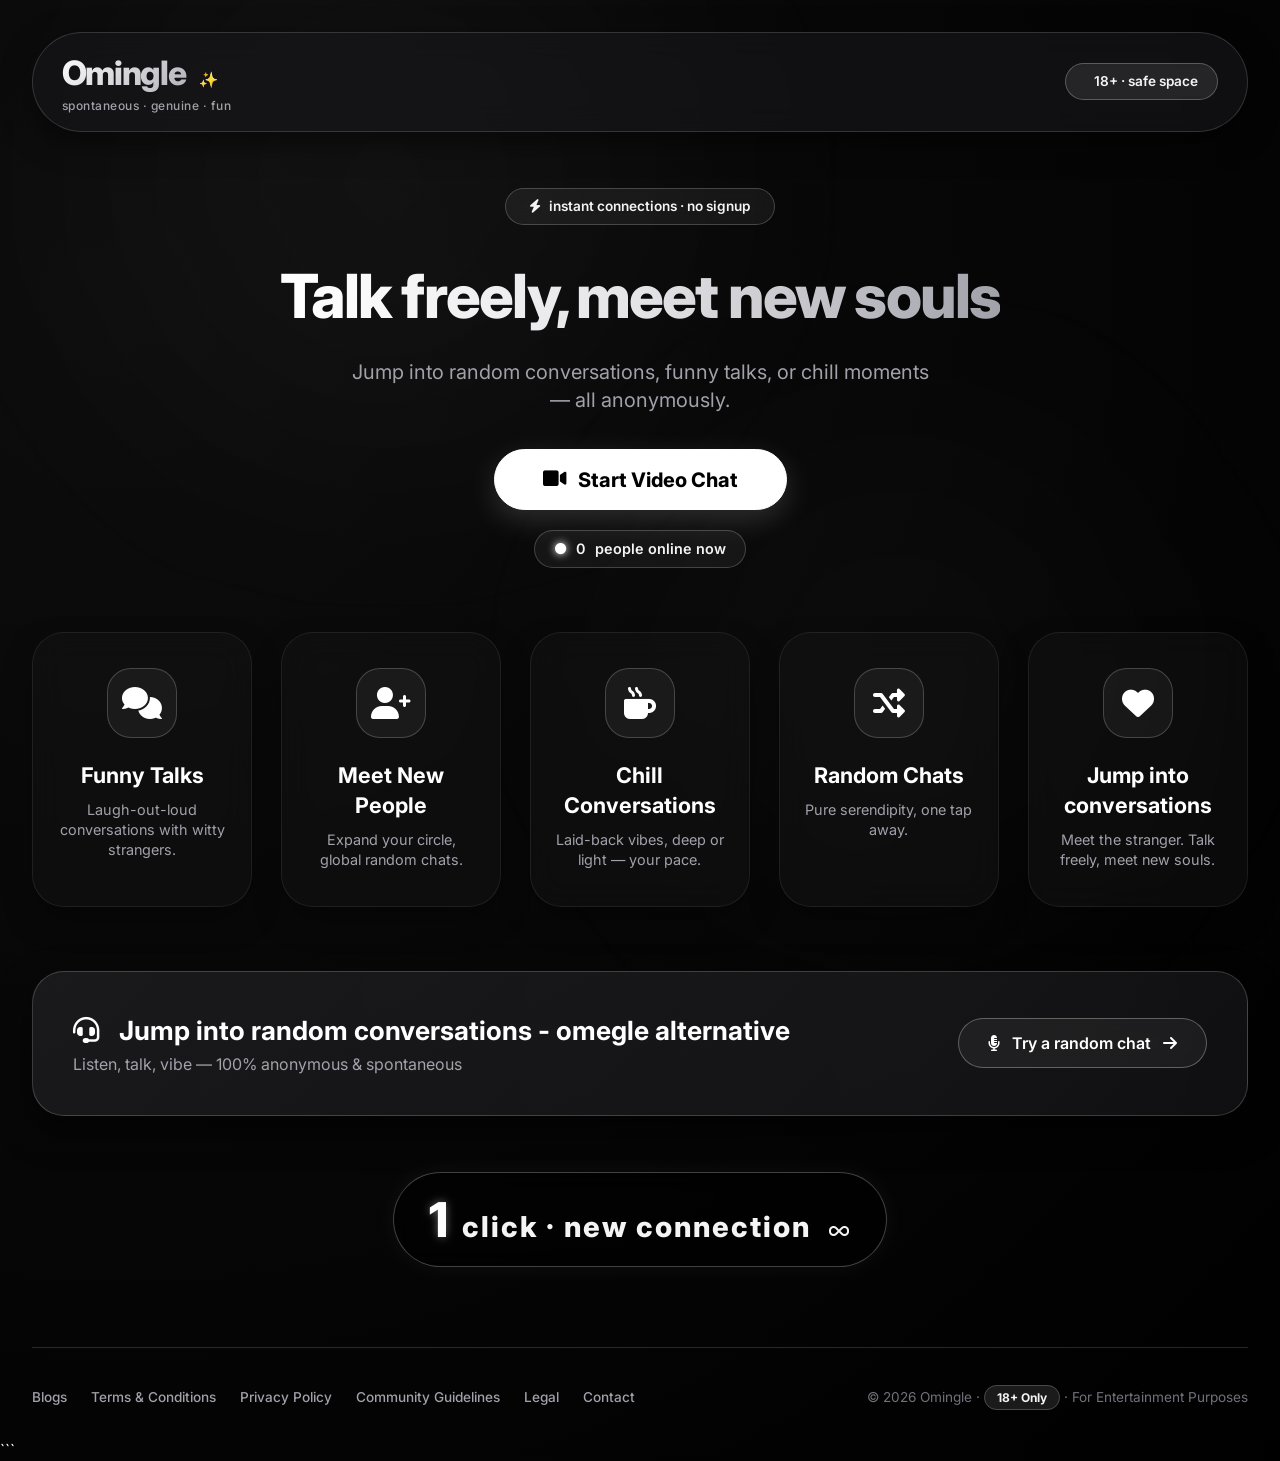
==== commit 0aeaa624: "Update index.html" ====
--- a/index.html
+++ b/index.html
@@ -1,4 +1,4 @@
-```html
+
 <!DOCTYPE html>
 <html lang="en">
 <head>
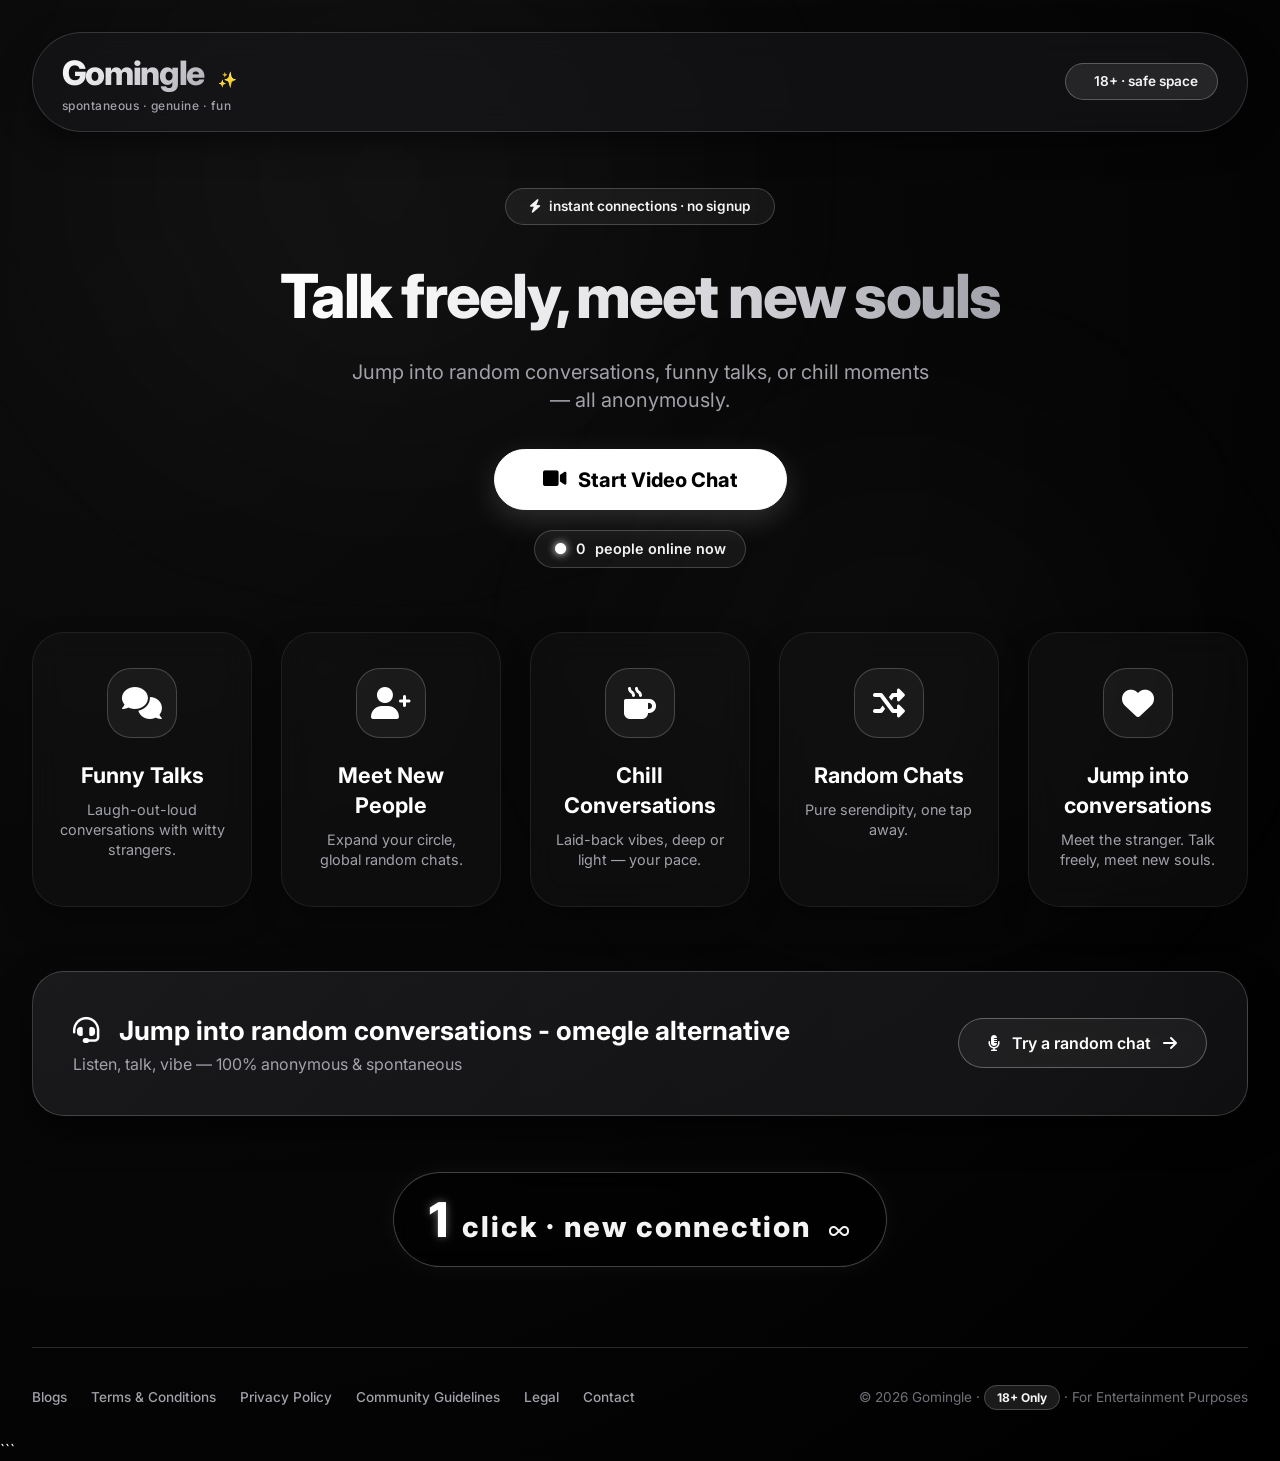
==== commit 3bd88804: "Update index.html" ====
--- a/index.html
+++ b/index.html
@@ -605,7 +605,7 @@
   <!-- header area : brand & tagline modern -->
   <div class="navbar">
     <div class="logo">
-      <h1>Omingle <span>✨</span></h1>
+      <h1>Gomingle <span>✨</span></h1>
       <div style="font-size: 0.75rem; color:#a1a1aa; font-weight: 500; letter-spacing: 0.5px; margin-top: 2px;">spontaneous · genuine · fun</div>
     </div>
     <div class="tagline">
@@ -691,7 +691,7 @@
       <a href="mailto:busineesman717@gmail.com">Contact</a>
     </div>
     <div class="copyright">
-      © 2026 Omingle · <span class="badge-18">18+ Only</span> · For Entertainment Purposes
+      © 2026 Gomingle · <span class="badge-18">18+ Only</span> · For Entertainment Purposes
     </div>
   </div>
 </div>
